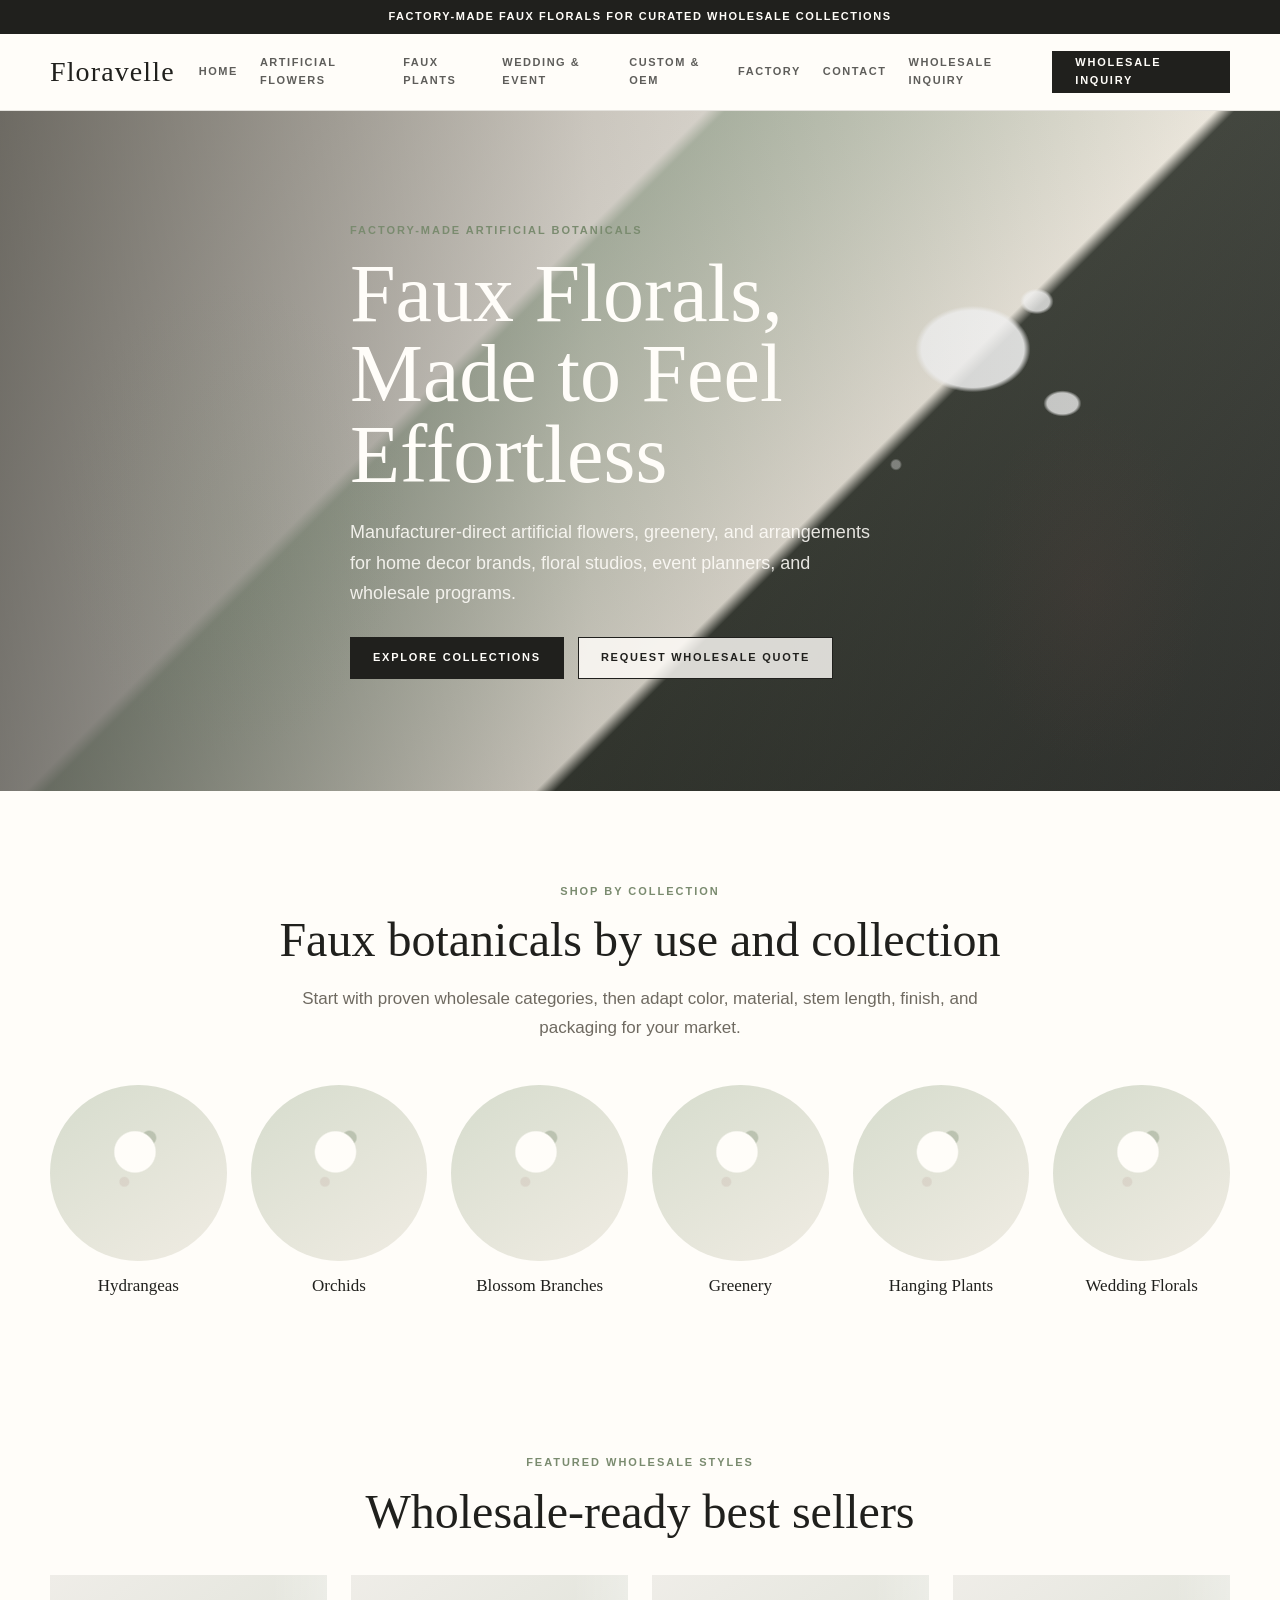
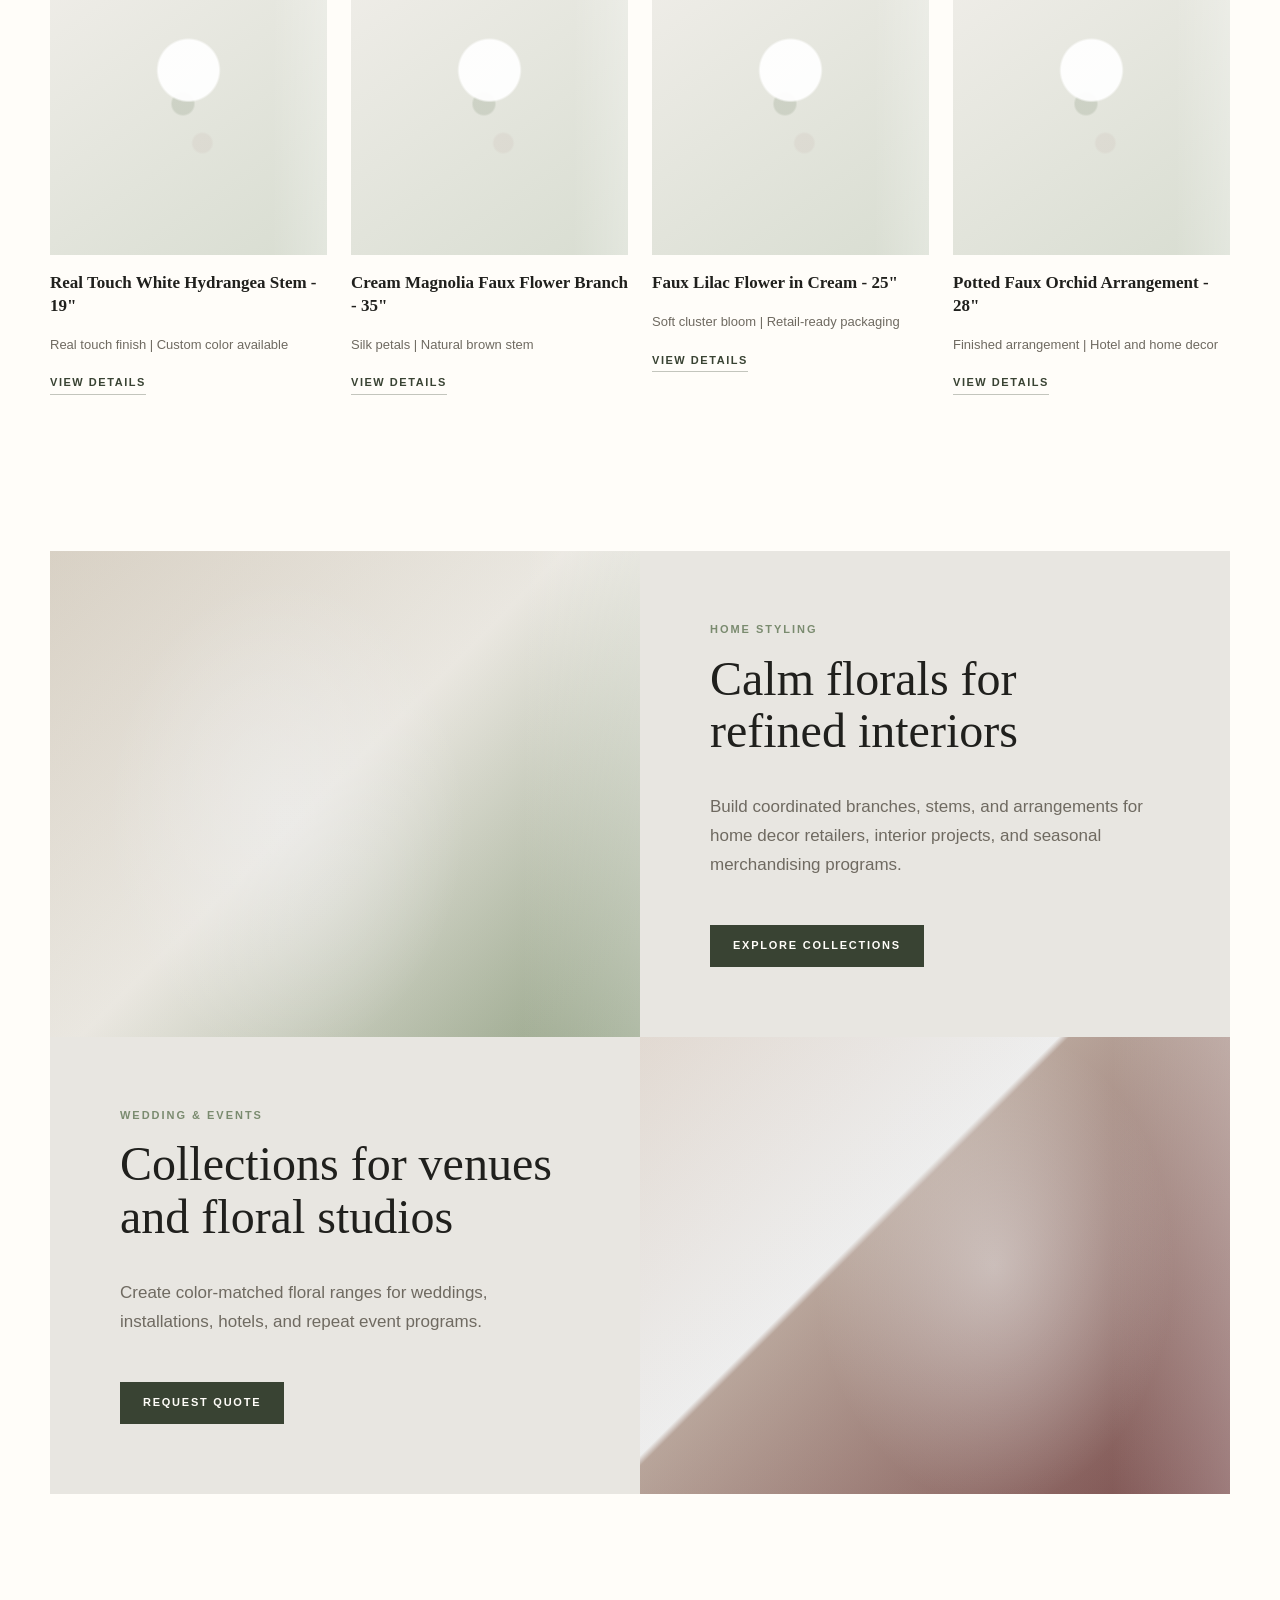
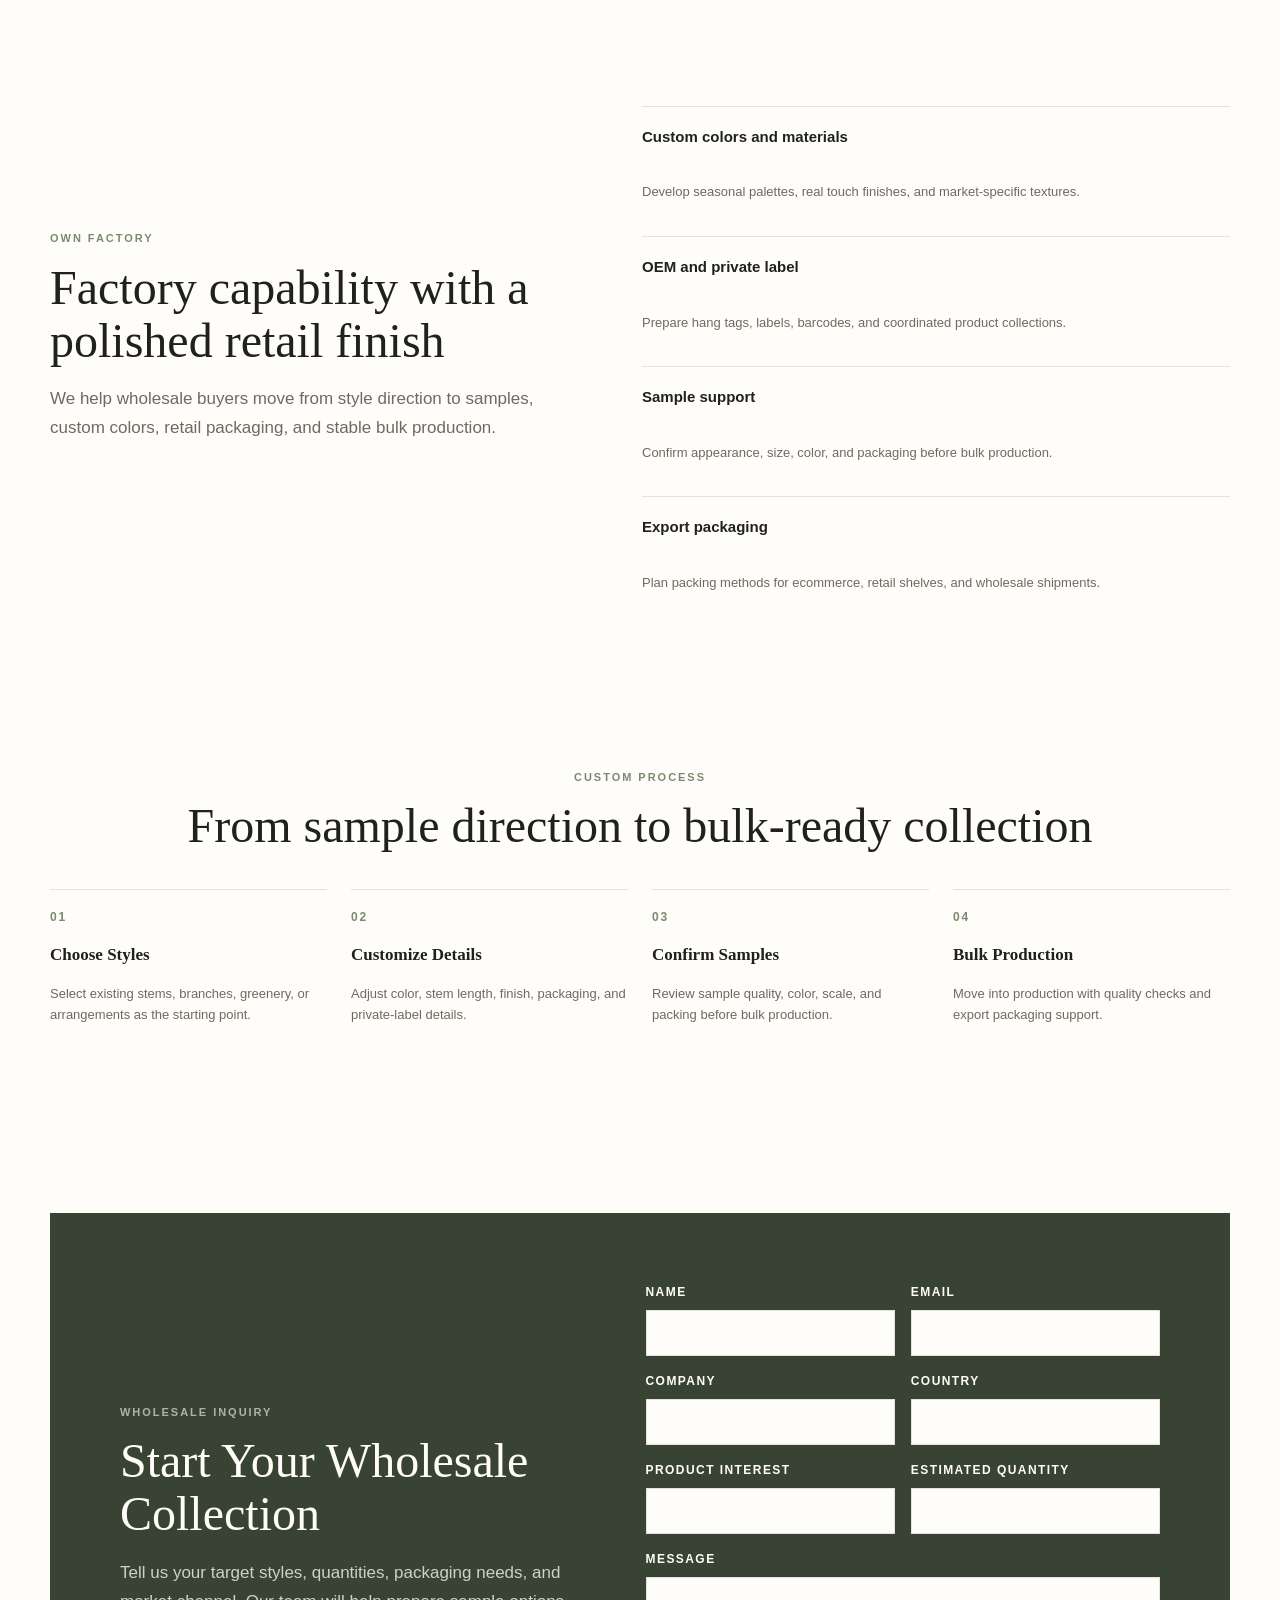
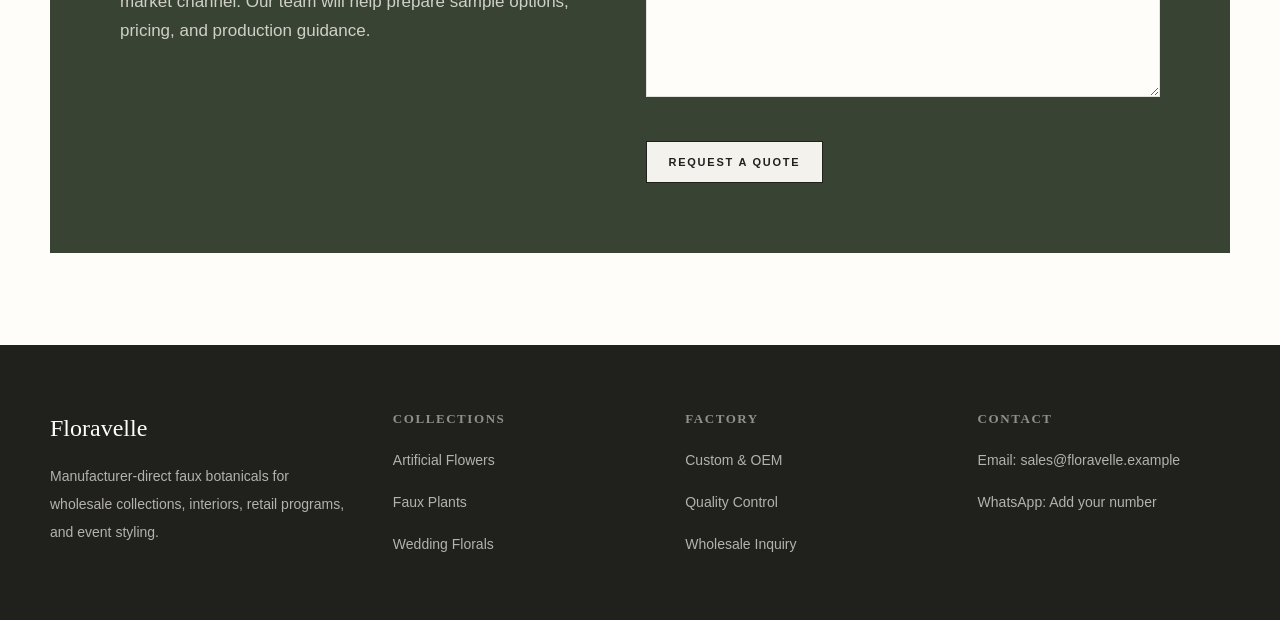
==== index.html @ e28d82b3 "Initial Floravelle static prototype baseline" ====
<!doctype html>
<html lang="en" class="js">
<head>
  <meta charset="utf-8">
  <meta name="viewport" content="width=device-width, initial-scale=1">
  <title>Floravelle | Premium Faux Florals</title>
  <meta name="description" content="Manufacturer-direct artificial flowers, faux greenery, and custom floral collections for home decor, events, retail, and wholesale buyers.">
  <link rel="stylesheet" href="assets/css/styles.css">
  <script src="assets/js/site.js" defer></script>
</head>
<body>
  <div class="site-shell">
    <div class="top-note">Factory-made faux florals for curated wholesale collections</div>
    <header class="site-header">
      <div class="container nav">
        <a class="brand" href="index.html" data-brand>Floravelle</a>
        <button class="menu-toggle" type="button" aria-expanded="false" aria-label="Open navigation" data-menu-toggle>Menu</button>
        <nav class="nav-links" aria-label="Primary navigation" data-nav-links>
          <a href="index.html">Home</a>
          <a href="collections.html">Artificial Flowers</a>
          <a href="collections.html#plants">Faux Plants</a>
          <a href="collections.html#wedding">Wedding & Event</a>
          <a href="custom-oem.html">Custom & OEM</a>
          <a href="factory.html">Factory</a>
          <a href="contact.html">Contact</a>
          <a href="contact.html">Wholesale Inquiry</a>
        </nav>
        <a class="nav-action" href="contact.html">Wholesale Inquiry</a>
      </div>
    </header>

    <main>
      <section class="hero">
        <div class="container hero-content">
          <div class="section-kicker">Factory-made artificial botanicals</div>
          <h1 aria-label="Faux Florals, Made to Feel Effortless">Faux Florals,<br>Made to Feel<br>Effortless</h1>
          <p>Manufacturer-direct artificial flowers, greenery, and arrangements for home decor brands, floral studios, event planners, and wholesale programs.</p>
          <div class="button-row">
            <a class="btn" href="collections.html">Explore Collections</a>
            <a class="btn secondary" href="contact.html">Request Wholesale Quote</a>
          </div>
        </div>
      </section>

      <section class="section">
        <div class="container centered">
          <div class="section-kicker">Shop by collection</div>
          <h2 class="section-title">Faux botanicals by use and collection</h2>
          <p class="lead">Start with proven wholesale categories, then adapt color, material, stem length, finish, and packaging for your market.</p>
          <div class="category-grid reveal-children">
            <a href="collections.html#hydrangeas">
              <div class="category-image"></div>
              <div class="category-name">Hydrangeas</div>
            </a>
            <a href="collections.html#orchids">
              <div class="category-image"></div>
              <div class="category-name">Orchids</div>
            </a>
            <a href="collections.html#branches">
              <div class="category-image"></div>
              <div class="category-name">Blossom Branches</div>
            </a>
            <a href="collections.html#plants">
              <div class="category-image"></div>
              <div class="category-name">Greenery</div>
            </a>
            <a href="collections.html#plants">
              <div class="category-image"></div>
              <div class="category-name">Hanging Plants</div>
            </a>
            <a href="collections.html#wedding">
              <div class="category-image"></div>
              <div class="category-name">Wedding Florals</div>
            </a>
          </div>
        </div>
      </section>

      <section class="section compact">
        <div class="container">
          <div class="centered">
            <div class="section-kicker">Featured wholesale styles</div>
            <h2 class="section-title">Wholesale-ready best sellers</h2>
          </div>
          <div class="product-grid reveal-children">
            <article class="product-card">
              <div class="product-image"></div>
              <h3 class="product-title">Real Touch White Hydrangea Stem - 19"</h3>
              <p class="product-meta">Real touch finish | Custom color available</p>
              <a class="text-link" href="product.html">View Details</a>
            </article>
            <article class="product-card">
              <div class="product-image"></div>
              <h3 class="product-title">Cream Magnolia Faux Flower Branch - 35"</h3>
              <p class="product-meta">Silk petals | Natural brown stem</p>
              <a class="text-link" href="product.html">View Details</a>
            </article>
            <article class="product-card">
              <div class="product-image"></div>
              <h3 class="product-title">Faux Lilac Flower in Cream - 25"</h3>
              <p class="product-meta">Soft cluster bloom | Retail-ready packaging</p>
              <a class="text-link" href="product.html">View Details</a>
            </article>
            <article class="product-card">
              <div class="product-image"></div>
              <h3 class="product-title">Potted Faux Orchid Arrangement - 28"</h3>
              <p class="product-meta">Finished arrangement | Hotel and home decor</p>
              <a class="text-link" href="product.html">View Details</a>
            </article>
          </div>
        </div>
      </section>

      <section class="section">
        <div class="container">
          <div class="story-band reveal">
            <div class="story-image home" aria-hidden="true"></div>
            <div class="story-copy">
              <div class="section-kicker">Home Styling</div>
              <h2 class="section-title">Calm florals for refined interiors</h2>
              <p class="lead">Build coordinated branches, stems, and arrangements for home decor retailers, interior projects, and seasonal merchandising programs.</p>
              <div class="button-row">
                <a class="btn olive" href="collections.html">Explore Collections</a>
              </div>
            </div>
          </div>
          <div class="story-band reveal">
            <div class="story-copy">
              <div class="section-kicker">Wedding & Events</div>
              <h2 class="section-title">Collections for venues and floral studios</h2>
              <p class="lead">Create color-matched floral ranges for weddings, installations, hotels, and repeat event programs.</p>
              <div class="button-row">
                <a class="btn olive" href="custom-oem.html">Request Quote</a>
              </div>
            </div>
            <div class="story-image event" aria-hidden="true"></div>
          </div>
        </div>
      </section>

      <section class="section">
        <div class="container split">
          <div>
            <div class="section-kicker">Own Factory</div>
            <h2 class="section-title">Factory capability with a polished retail finish</h2>
            <p class="lead">We help wholesale buyers move from style direction to samples, custom colors, retail packaging, and stable bulk production.</p>
          </div>
          <ul class="capability-list reveal-children">
            <li><strong>Custom colors and materials</strong><br><span class="small-copy">Develop seasonal palettes, real touch finishes, and market-specific textures.</span></li>
            <li><strong>OEM and private label</strong><br><span class="small-copy">Prepare hang tags, labels, barcodes, and coordinated product collections.</span></li>
            <li><strong>Sample support</strong><br><span class="small-copy">Confirm appearance, size, color, and packaging before bulk production.</span></li>
            <li><strong>Export packaging</strong><br><span class="small-copy">Plan packing methods for ecommerce, retail shelves, and wholesale shipments.</span></li>
          </ul>
        </div>
      </section>

      <section class="section compact">
        <div class="container">
          <div class="centered">
            <div class="section-kicker">Custom process</div>
            <h2 class="section-title">From sample direction to bulk-ready collection</h2>
          </div>
          <div class="process-grid reveal-children">
            <article class="process-card">
              <div class="process-number">01</div>
              <h3 class="feature-title">Choose Styles</h3>
              <p class="small-copy">Select existing stems, branches, greenery, or arrangements as the starting point.</p>
            </article>
            <article class="process-card">
              <div class="process-number">02</div>
              <h3 class="feature-title">Customize Details</h3>
              <p class="small-copy">Adjust color, stem length, finish, packaging, and private-label details.</p>
            </article>
            <article class="process-card">
              <div class="process-number">03</div>
              <h3 class="feature-title">Confirm Samples</h3>
              <p class="small-copy">Review sample quality, color, scale, and packing before bulk production.</p>
            </article>
            <article class="process-card">
              <div class="process-number">04</div>
              <h3 class="feature-title">Bulk Production</h3>
              <p class="small-copy">Move into production with quality checks and export packaging support.</p>
            </article>
          </div>
        </div>
      </section>

      <section class="section" id="inquiry">
        <div class="container inquiry-panel">
          <div class="split">
            <div>
              <div class="section-kicker">Wholesale Inquiry</div>
              <h2 class="section-title">Start Your Wholesale Collection</h2>
              <p class="lead">Tell us your target styles, quantities, packaging needs, and market channel. Our team will help prepare sample options, pricing, and production guidance.</p>
            </div>
            <form class="form-grid" data-inquiry-form>
              <label>Name<input type="text" name="name" autocomplete="name" required></label>
              <label>Email<input type="email" name="email" autocomplete="email" required></label>
              <label>Company<input type="text" name="company" autocomplete="organization"></label>
              <label>Country<input type="text" name="country" autocomplete="country-name"></label>
              <label>Product Interest<input type="text" name="interest" required></label>
              <label>Estimated Quantity<input type="text" name="quantity"></label>
              <label class="full">Message<textarea name="message"></textarea></label>
              <div class="full button-row">
                <button class="btn secondary" type="submit">Request a Quote</button>
                <p class="small-copy" data-form-status></p>
              </div>
            </form>
          </div>
        </div>
      </section>
    </main>

    <footer class="footer">
      <div class="container footer-grid">
        <div>
          <h3 data-brand>Floravelle</h3>
          <p>Manufacturer-direct faux botanicals for wholesale collections, interiors, retail programs, and event styling.</p>
        </div>
        <div>
          <h4>Collections</h4>
          <p><a href="collections.html">Artificial Flowers</a></p>
          <p><a href="collections.html#plants">Faux Plants</a></p>
          <p><a href="collections.html#wedding">Wedding Florals</a></p>
        </div>
        <div>
          <h4>Factory</h4>
          <p><a href="custom-oem.html">Custom & OEM</a></p>
          <p><a href="factory.html">Quality Control</a></p>
          <p><a href="contact.html">Wholesale Inquiry</a></p>
        </div>
        <div>
          <h4>Contact</h4>
          <p>Email: sales@floravelle.example</p>
          <p>WhatsApp: Add your number</p>
        </div>
      </div>
    </footer>
  </div>
</body>
</html>
---- assets/css/styles.css ----
:root {
  --warm-white: #f7f5f1;
  --paper: #fffdf9;
  --soft-gray: #e8e6e1;
  --charcoal: #20201d;
  --muted: #6f6a61;
  --sage: #7a8b6f;
  --olive: #394333;
  --wine: #8b4a4a;
  --line: rgba(32, 32, 29, 0.12);
  --shadow-sm: 0 2px 8px rgba(32, 32, 29, 0.06);
  --shadow-md: 0 8px 30px rgba(32, 32, 29, 0.10);
  --shadow-lg: 0 24px 70px rgba(32, 32, 29, 0.14);
  --max: 1180px;
  --serif: Georgia, "Times New Roman", serif;
  --sans: "Segoe UI", Arial, sans-serif;
  --ease-out: cubic-bezier(0.16, 1, 0.3, 1);
  --ease-in-out: cubic-bezier(0.65, 0, 0.35, 1);
  --duration: 0.4s;
  --duration-slow: 0.7s;
}

* {
  box-sizing: border-box;
}

html {
  scroll-behavior: smooth;
  -webkit-font-smoothing: antialiased;
  -moz-osx-font-smoothing: grayscale;
}

body {
  margin: 0;
  background: var(--warm-white);
  color: var(--charcoal);
  font-family: var(--sans);
  line-height: 1.6;
  overflow-x: hidden;
}

a {
  color: inherit;
  text-decoration: none;
}

img {
  display: block;
  max-width: 100%;
}

.site-shell {
  min-height: 100vh;
  background: var(--paper);
}

.container {
  width: min(var(--max), calc(100vw - 40px));
  margin: 0 auto;
}

/* ── Top Note ─────────────────────────── */

.top-note {
  padding: 8px 16px;
  background: var(--charcoal);
  color: var(--paper);
  text-align: center;
  font-size: 11px;
  font-weight: 700;
  letter-spacing: 0.14em;
  text-transform: uppercase;
}

/* ── Header ──────────────────────────── */

.site-header {
  position: sticky;
  top: 0;
  z-index: 20;
  border-bottom: 1px solid var(--line);
  background: rgba(255, 253, 249, 0.92);
  backdrop-filter: blur(16px);
  -webkit-backdrop-filter: blur(16px);
  transition: border-color var(--duration) var(--ease-out);
}

.nav {
  position: relative;
  display: flex;
  align-items: center;
  justify-content: space-between;
  gap: 24px;
  min-height: 76px;
}

.brand {
  font-family: var(--serif);
  font-size: 28px;
  line-height: 1;
  letter-spacing: 0.04em;
  transition: opacity var(--duration) var(--ease-out);
}

.brand:hover {
  opacity: 0.7;
}

.nav-links {
  display: flex;
  align-items: center;
  gap: 22px;
  font-size: 11px;
  font-weight: 700;
  letter-spacing: 0.14em;
  text-transform: uppercase;
}

.nav-links a {
  position: relative;
  color: rgba(32, 32, 29, 0.72);
  padding: 4px 0;
  transition: color var(--duration) var(--ease-out);
}

.nav-links a::after {
  content: "";
  position: absolute;
  left: 0;
  right: 0;
  bottom: 0;
  height: 1px;
  background: var(--charcoal);
  transform: scaleX(0);
  transform-origin: right;
  transition: transform var(--duration) var(--ease-out);
}

.nav-links a:hover {
  color: var(--charcoal);
}

.nav-links a:hover::after {
  transform: scaleX(1);
  transform-origin: left;
}

.nav-action,
.btn {
  display: inline-flex;
  align-items: center;
  justify-content: center;
  min-height: 42px;
  border: 1px solid var(--charcoal);
  background: var(--charcoal);
  color: var(--paper);
  padding: 0 22px;
  font-size: 11px;
  font-weight: 800;
  letter-spacing: 0.16em;
  text-transform: uppercase;
  cursor: pointer;
  transition: all var(--duration) var(--ease-out);
  font-family: inherit;
}

.nav-action:hover,
.btn:hover {
  background: var(--olive);
  border-color: var(--olive);
  box-shadow: var(--shadow-sm);
}

.btn:active {
  transform: scale(0.97);
}

.btn.secondary {
  background: rgba(255, 253, 249, 0.82);
  color: var(--charcoal);
}

.btn.secondary:hover {
  background: var(--paper);
  border-color: var(--olive);
  color: var(--olive);
}

.btn.olive {
  border-color: var(--olive);
  background: var(--olive);
}

.btn.olive:hover {
  background: #2d3628;
  border-color: #2d3628;
}

.btn.light {
  border-color: rgba(255, 253, 249, 0.4);
  background: transparent;
  color: var(--paper);
}

.btn.light:hover {
  background: rgba(255, 253, 249, 0.12);
  border-color: var(--paper);
}

.menu-toggle {
  display: none;
}

/* ── Section Spacing ──────────────────── */

.section {
  padding: 92px 0;
}

.section.compact {
  padding: 64px 0;
}

.section-title {
  margin: 0 0 18px;
  font-family: var(--serif);
  font-size: clamp(30px, 4vw, 48px);
  font-weight: 400;
  line-height: 1.1;
}

.section-kicker {
  margin-bottom: 14px;
  color: var(--sage);
  font-size: 11px;
  font-weight: 800;
  letter-spacing: 0.18em;
  text-transform: uppercase;
}

.lead {
  max-width: 690px;
  color: var(--muted);
  font-size: 17px;
  line-height: 1.7;
}

/* ── Hero ─────────────────────────────── */

.hero {
  min-height: 680px;
  display: grid;
  align-items: center;
  color: var(--paper);
  position: relative;
  overflow: hidden;
  background:
    linear-gradient(90deg, rgba(32, 32, 29, 0.58), rgba(32, 32, 29, 0.18) 46%, rgba(247, 245, 241, 0.08)),
    radial-gradient(ellipse 640px 480px at 76% 35%, rgba(255, 255, 255, 0.88) 0 8%, transparent 9% 100%),
    radial-gradient(ellipse 420px 320px at 81% 28%, rgba(255, 255, 255, 0.78) 0 3%, transparent 4% 100%),
    radial-gradient(ellipse 380px 260px at 83% 43%, rgba(255, 255, 255, 0.76) 0 4%, transparent 5% 100%),
    radial-gradient(ellipse 200px 200px at 70% 52%, rgba(255, 255, 255, 0.4) 0 2%, transparent 3% 100%),
    linear-gradient(135deg, #d8d1c4 0%, #f4efe6 36%, #bfc8b5 37%, #ede8dd 62%, #353931 63%, #1f211e 100%);
}

.hero::after {
  content: "";
  position: absolute;
  inset: 0;
  background:
    radial-gradient(ellipse 300px 400px at 18% 60%, rgba(122, 139, 111, 0.12), transparent 60%),
    radial-gradient(ellipse 200px 300px at 85% 70%, rgba(139, 74, 74, 0.08), transparent 60%);
  pointer-events: none;
}

.hero.narrow {
  min-height: 430px;
  background:
    linear-gradient(90deg, rgba(32, 32, 29, 0.56), rgba(32, 32, 29, 0.18)),
    radial-gradient(ellipse 500px 300px at 78% 38%, rgba(255, 255, 255, 0.7) 0 4%, transparent 5% 100%),
    linear-gradient(135deg, #d7d9ce, #f4efe5 48%, #3d4436);
}

.hero-content {
  width: 100%;
  max-width: 580px;
  padding: 72px 0;
  position: relative;
  z-index: 1;
}

.hero h1 {
  margin: 0 0 22px;
  font-family: var(--serif);
  font-size: clamp(44px, 7vw, 82px);
  font-weight: 400;
  line-height: 0.98;
  max-width: 12ch;
}

.hero p {
  width: min(100%, 540px);
  max-width: 540px;
  font-size: 18px;
  line-height: 1.7;
  opacity: 0.88;
}

/* ── Buttons Row ──────────────────────── */

.button-row {
  display: flex;
  flex-wrap: wrap;
  gap: 14px;
  margin-top: 28px;
}

/* ── Centered utility ─────────────────── */

.centered {
  text-align: center;
}

.centered .lead {
  margin-left: auto;
  margin-right: auto;
}

/* ── Grids ────────────────────────────── */

.category-grid,
.product-grid,
.feature-grid,
.process-grid,
.stats-grid {
  display: grid;
  gap: 24px;
}

.category-grid {
  grid-template-columns: repeat(6, 1fr);
  text-align: center;
  margin-top: 42px;
}

.product-grid {
  grid-template-columns: repeat(4, 1fr);
  margin-top: 36px;
}

.feature-grid {
  grid-template-columns: repeat(4, 1fr);
}

.stats-grid {
  grid-template-columns: repeat(3, 1fr);
  margin-top: 28px;
}

/* ── Category Cards ───────────────────── */

.category-image {
  aspect-ratio: 1;
  margin-bottom: 14px;
  border-radius: 50%;
  overflow: hidden;
  transition: transform var(--duration) var(--ease-out), box-shadow var(--duration) var(--ease-out);
  background:
    radial-gradient(circle at 48% 38%, #fffdf9 0 14%, transparent 15%),
    radial-gradient(circle at 56% 30%, rgba(122, 139, 111, 0.36) 0 4%, transparent 5%),
    radial-gradient(circle at 42% 55%, rgba(139, 74, 74, 0.10) 0 3%, transparent 4%),
    linear-gradient(145deg, #d6dccd, #f0ece3);
}

a:hover .category-image {
  transform: scale(1.06);
  box-shadow: var(--shadow-md);
}

.category-name,
.product-title,
.feature-title {
  font-family: var(--serif);
  font-size: 17px;
  line-height: 1.35;
  transition: color var(--duration) var(--ease-out);
}

a:hover .category-name {
  color: var(--sage);
}

/* ── Product Cards ────────────────────── */

.product-card {
  min-width: 0;
  transition: transform var(--duration) var(--ease-out);
}

.product-card:hover {
  transform: translateY(-4px);
}

.product-image,
.story-image,
.detail-image {
  min-height: 280px;
  transition: transform var(--duration-slow) var(--ease-out), box-shadow var(--duration) var(--ease-out);
  overflow: hidden;
  background:
    radial-gradient(circle at 50% 34%, rgba(255, 255, 255, 0.94) 0 13%, transparent 14% 100%),
    radial-gradient(circle at 48% 46%, rgba(122, 139, 111, 0.22) 0 5%, transparent 6% 100%),
    radial-gradient(circle at 55% 60%, rgba(139, 74, 74, 0.06) 0 4%, transparent 5% 100%),
    linear-gradient(145deg, #efede8, #d8ddd1);
}

.product-card:hover .product-image {
  box-shadow: var(--shadow-md);
}

.product-image.tall {
  min-height: 380px;
}

.product-meta,
.small-copy {
  color: var(--muted);
  font-size: 13px;
  line-height: 1.6;
}

.product-actions {
  display: flex;
  flex-wrap: wrap;
  gap: 10px;
  margin-top: 16px;
}

/* ── Text link ────────────────────────── */

.text-link {
  position: relative;
  display: inline-block;
  padding-bottom: 2px;
  border-bottom: 1px solid rgba(57, 67, 51, 0.3);
  color: var(--olive);
  font-size: 11px;
  font-weight: 800;
  letter-spacing: 0.14em;
  text-transform: uppercase;
  transition: border-color var(--duration) var(--ease-out), color var(--duration) var(--ease-out);
}

.text-link:hover {
  border-color: var(--olive);
  color: var(--charcoal);
}

/* ── Story Band ───────────────────────── */

.story-band {
  display: grid;
  grid-template-columns: 1fr 1fr;
  min-height: 430px;
  background: var(--soft-gray);
  overflow: hidden;
}

.story-copy {
  display: flex;
  flex-direction: column;
  justify-content: center;
  padding: 70px;
}

.story-image.home {
  background:
    linear-gradient(rgba(32, 32, 29, 0.08), rgba(32, 32, 29, 0.08)),
    radial-gradient(ellipse 300px 400px at 40% 55%, rgba(255, 255, 255, 0.6), transparent 60%),
    linear-gradient(135deg, #e8e0d3, #fbf8f1 48%, #9cac8d);
  transition: transform var(--duration-slow) var(--ease-out);
}

.story-image.event {
  background:
    linear-gradient(rgba(32, 32, 29, 0.08), rgba(32, 32, 29, 0.08)),
    radial-gradient(ellipse 300px 400px at 60% 50%, rgba(255, 255, 255, 0.5), transparent 60%),
    linear-gradient(135deg, #f2e9e1, #ffffff 40%, #c5b0a5 41%, #7f4d4d);
  transition: transform var(--duration-slow) var(--ease-out);
}

/* ── Split Layout ─────────────────────── */

.split {
  display: grid;
  grid-template-columns: 0.95fr 1.05fr;
  gap: 60px;
  align-items: center;
}

/* ── Capability List ──────────────────── */

.capability-list,
.process-list,
.clean-list {
  display: grid;
  gap: 14px;
  padding: 0;
  margin: 28px 0 0;
  list-style: none;
}

.clean-list {
  gap: 12px;
}

.clean-list li {
  padding: 12px 0;
  border-top: 1px solid var(--line);
  font-size: 15px;
  color: var(--muted);
}

.capability-list li,
.process-card,
.feature-card,
.stat-card {
  border-top: 1px solid var(--line);
  padding: 18px 0;
  transition: background var(--duration) var(--ease-out);
}

.capability-list li:hover {
  padding-left: 8px;
  transition: padding var(--duration) var(--ease-out);
}

.capability-list li strong,
.stat-card strong {
  display: block;
  margin-bottom: 4px;
  font-size: 15px;
}

/* ── Stat Cards ───────────────────────── */

.stat-card {
  text-align: center;
  padding: 24px 16px;
}

.stat-card strong {
  font-size: 16px;
  margin-bottom: 8px;
}

/* ── Process Cards ────────────────────── */

.process-grid {
  grid-template-columns: repeat(4, 1fr);
  margin-top: 36px;
}

.process-number {
  color: var(--sage);
  font-size: 12px;
  font-weight: 800;
  letter-spacing: 0.16em;
  margin-bottom: 12px;
}

/* ── Inquiry Panel ────────────────────── */

.inquiry-panel {
  background: var(--olive);
  color: var(--paper);
  padding: 70px;
}

.inquiry-panel .lead,
.inquiry-panel .small-copy {
  color: rgba(255, 253, 249, 0.76);
}

.inquiry-panel .section-kicker {
  color: rgba(255, 253, 249, 0.6);
}

.inquiry-panel .btn.secondary {
  background: rgba(255, 253, 249, 0.94);
}

.inquiry-panel .btn.secondary:hover {
  background: var(--paper);
}

/* ── Form ─────────────────────────────── */

.form-grid {
  display: grid;
  grid-template-columns: repeat(2, 1fr);
  gap: 16px;
}

.form-grid label {
  display: grid;
  gap: 8px;
  font-size: 12px;
  font-weight: 800;
  letter-spacing: 0.12em;
  text-transform: uppercase;
}

input,
textarea,
select {
  width: 100%;
  min-height: 44px;
  border: 1px solid var(--line);
  background: var(--paper);
  color: var(--charcoal);
  padding: 10px 14px;
  font: inherit;
  font-size: 15px;
  transition: border-color var(--duration) var(--ease-out), box-shadow var(--duration) var(--ease-out);
  outline: none;
}

input:focus,
textarea:focus,
select:focus {
  border-color: var(--sage);
  box-shadow: 0 0 0 3px rgba(122, 139, 111, 0.15);
}

textarea {
  min-height: 120px;
  resize: vertical;
}

select {
  appearance: none;
  background-image: url("data:image/svg+xml,%3Csvg xmlns='http://www.w3.org/2000/svg' width='12' height='8'%3E%3Cpath d='M1 1l5 5 5-5' stroke='%236f6a61' fill='none' stroke-width='1.5'/%3E%3C/svg%3E");
  background-repeat: no-repeat;
  background-position: right 14px center;
  padding-right: 36px;
  cursor: pointer;
}

.full {
  grid-column: 1 / -1;
}

/* ── Spec Table ───────────────────────── */

.spec-table {
  display: grid;
  margin-top: 22px;
}

.spec-row {
  display: grid;
  grid-template-columns: 190px 1fr;
  gap: 18px;
  border-top: 1px solid var(--line);
  padding: 16px 0;
}

.spec-label {
  font-size: 11px;
  font-weight: 800;
  letter-spacing: 0.14em;
  text-transform: uppercase;
  color: var(--muted);
}

/* ── Filter Chips ─────────────────────── */

.filter-row {
  display: flex;
  flex-wrap: wrap;
  gap: 10px;
  margin: 28px 0 36px;
}

.chip {
  border: 1px solid var(--line);
  background: var(--paper);
  padding: 10px 16px;
  font-size: 11px;
  font-weight: 800;
  letter-spacing: 0.13em;
  text-transform: uppercase;
  cursor: pointer;
  transition: all var(--duration) var(--ease-out);
}

.chip:hover {
  border-color: var(--charcoal);
  background: var(--charcoal);
  color: var(--paper);
  box-shadow: var(--shadow-sm);
}

/* ── Feature Cards ────────────────────── */

.feature-card {
  padding: 20px 0;
}

.feature-card .section-kicker {
  margin-bottom: 8px;
}

.feature-card .feature-title {
  margin: 0 0 10px;
}

/* ── Footer ───────────────────────────── */

.footer {
  background: var(--charcoal);
  color: var(--paper);
  padding: 64px 0 48px;
}

.footer-grid {
  display: grid;
  grid-template-columns: 1.2fr repeat(3, 1fr);
  gap: 40px;
}

.footer h3,
.footer h4 {
  margin-top: 0;
  font-family: var(--serif);
  font-weight: 400;
}

.footer h3 {
  font-size: 24px;
  margin-bottom: 12px;
}

.footer h4 {
  font-size: 13px;
  font-weight: 800;
  letter-spacing: 0.12em;
  text-transform: uppercase;
  margin-bottom: 16px;
  color: rgba(255, 253, 249, 0.5);
}

.footer a,
.footer p {
  color: rgba(255, 253, 249, 0.66);
  font-size: 14px;
  line-height: 2;
  transition: color var(--duration) var(--ease-out);
}

.footer a:hover {
  color: var(--paper);
}

/* ── Scroll Reveal ────────────────────── */

/* Only hide reveal elements when JS is available */
.js .reveal {
  opacity: 0;
  transform: translateY(32px);
  transition: opacity var(--duration-slow) var(--ease-out), transform var(--duration-slow) var(--ease-out);
}

.js .reveal.is-visible {
  opacity: 1;
  transform: translateY(0);
}

/* Stagger children reveal */
.js .reveal-children > * {
  opacity: 0;
  transform: translateY(24px);
  transition: opacity var(--duration-slow) var(--ease-out), transform var(--duration-slow) var(--ease-out);
}

.js .reveal-children.is-visible > *:nth-child(1) { transition-delay: 0.00s; }
.js .reveal-children.is-visible > *:nth-child(2) { transition-delay: 0.08s; }
.js .reveal-children.is-visible > *:nth-child(3) { transition-delay: 0.16s; }
.js .reveal-children.is-visible > *:nth-child(4) { transition-delay: 0.24s; }
.js .reveal-children.is-visible > *:nth-child(5) { transition-delay: 0.32s; }
.js .reveal-children.is-visible > *:nth-child(6) { transition-delay: 0.40s; }
.js .reveal-children.is-visible > *:nth-child(7) { transition-delay: 0.48s; }
.js .reveal-children.is-visible > *:nth-child(8) { transition-delay: 0.56s; }
.js .reveal-children.is-visible > * {
  opacity: 1;
  transform: translateY(0);
}

/* Hero content animates immediately */
.hero-content {
  opacity: 0;
  transform: translateY(20px);
  animation: fadeUp var(--duration-slow) 0.2s var(--ease-out) forwards;
}

@keyframes fadeUp {
  to {
    opacity: 1;
    transform: translateY(0);
  }
}

/* ── Shimmer for image placeholders ───── */

@keyframes shimmer {
  0%   { background-position: -200% center; }
  100% { background-position: 200% center; }
}

.product-image,
.story-image,
.detail-image,
.category-image {
  position: relative;
}

.product-image::after,
.story-image::after,
.detail-image::after {
  content: "";
  position: absolute;
  inset: 0;
  background: linear-gradient(90deg, transparent 40%, rgba(255,255,255,0.28) 50%, transparent 60%);
  background-size: 200% 100%;
  animation: shimmer 3s ease-in-out infinite;
  pointer-events: none;
}

/* ── Detail image ─────────────────────── */

.detail-image.product-image.tall {
  min-height: 480px;
}

/* ── hr / divider ─────────────────────── */

hr {
  border: none;
  border-top: 1px solid var(--line);
  margin: 0;
}

/* ── Responsive ───────────────────────── */

@media (max-width: 980px) {
  .nav {
    min-height: 70px;
  }

  .brand {
    max-width: calc(100% - 94px);
  }

  .category-grid {
    grid-template-columns: repeat(3, 1fr);
  }

  .product-grid,
  .feature-grid,
  .process-grid,
  .stats-grid,
  .story-band,
  .split,
  .footer-grid {
    grid-template-columns: 1fr;
  }

  .story-copy,
  .inquiry-panel {
    padding: 42px 28px;
  }

  .product-grid {
    grid-template-columns: repeat(2, 1fr);
  }

  .footer-grid {
    gap: 28px;
  }

  .hero {
    min-height: 560px;
  }

  .section {
    padding: 68px 0;
  }
}

@media (max-width: 600px) {
  .top-note {
    font-size: 10px;
    line-height: 1.35;
    letter-spacing: 0.08em;
  }

  .container {
    width: min(var(--max), calc(100vw - 28px));
  }

  .section {
    padding: 56px 0;
  }

  .section.compact {
    padding: 46px 0;
  }

  .brand {
    font-size: 23px;
  }

  .hero {
    min-height: 540px;
  }

  .hero h1 {
    font-size: 36px;
    max-width: 9ch;
  }

  .hero p {
    width: min(100%, 31ch);
    max-width: 31ch;
    font-size: 16px;
  }

  .hero-content {
    padding: 48px 0;
  }

  .category-grid,
  .product-grid,
  .form-grid {
    grid-template-columns: 1fr;
  }

  .spec-row {
    grid-template-columns: 1fr;
    gap: 6px;
  }

  .story-copy {
    padding: 36px 22px;
  }

  .inquiry-panel {
    padding: 40px 22px;
  }

  .button-row {
    gap: 10px;
  }

  .btn {
    padding: 0 16px;
    min-height: 40px;
    font-size: 10px;
  }
}

/* ── Mobile Navigation ────────────────── */

.menu-toggle {
  display: inline-flex;
  position: fixed;
  top: 46px;
  right: 14px;
  z-index: 80;
  border: 1px solid var(--line);
  background: var(--paper);
  padding: 10px 12px;
  color: var(--charcoal);
  font-size: 11px;
  font-weight: 800;
  letter-spacing: 0.14em;
  text-transform: uppercase;
  cursor: pointer;
  transition: background var(--duration) var(--ease-out);
}

.menu-toggle:hover {
  background: var(--soft-gray);
}

.nav-links {
  position: absolute;
  top: 70px;
  right: 0;
  left: 0;
  display: none;
  flex-direction: column;
  align-items: flex-start;
  padding: 22px 20px;
  background: var(--paper);
  border-bottom: 1px solid var(--line);
  opacity: 0;
  transform: translateY(-8px);
  transition: opacity var(--duration) var(--ease-out), transform var(--duration) var(--ease-out);
}

.nav-links.is-open {
  display: flex;
  opacity: 1;
  transform: translateY(0);
}

.nav-action {
  display: none;
}

@media (min-width: 981px) {
  .menu-toggle {
    display: none;
  }

  .nav-links {
    position: static;
    display: flex;
    flex-direction: row;
    align-items: center;
    padding: 0;
    background: transparent;
    border-bottom: 0;
    opacity: 1;
    transform: none;
  }

  .nav-action {
    display: inline-flex;
  }

  .brand {
    max-width: none;
  }
}
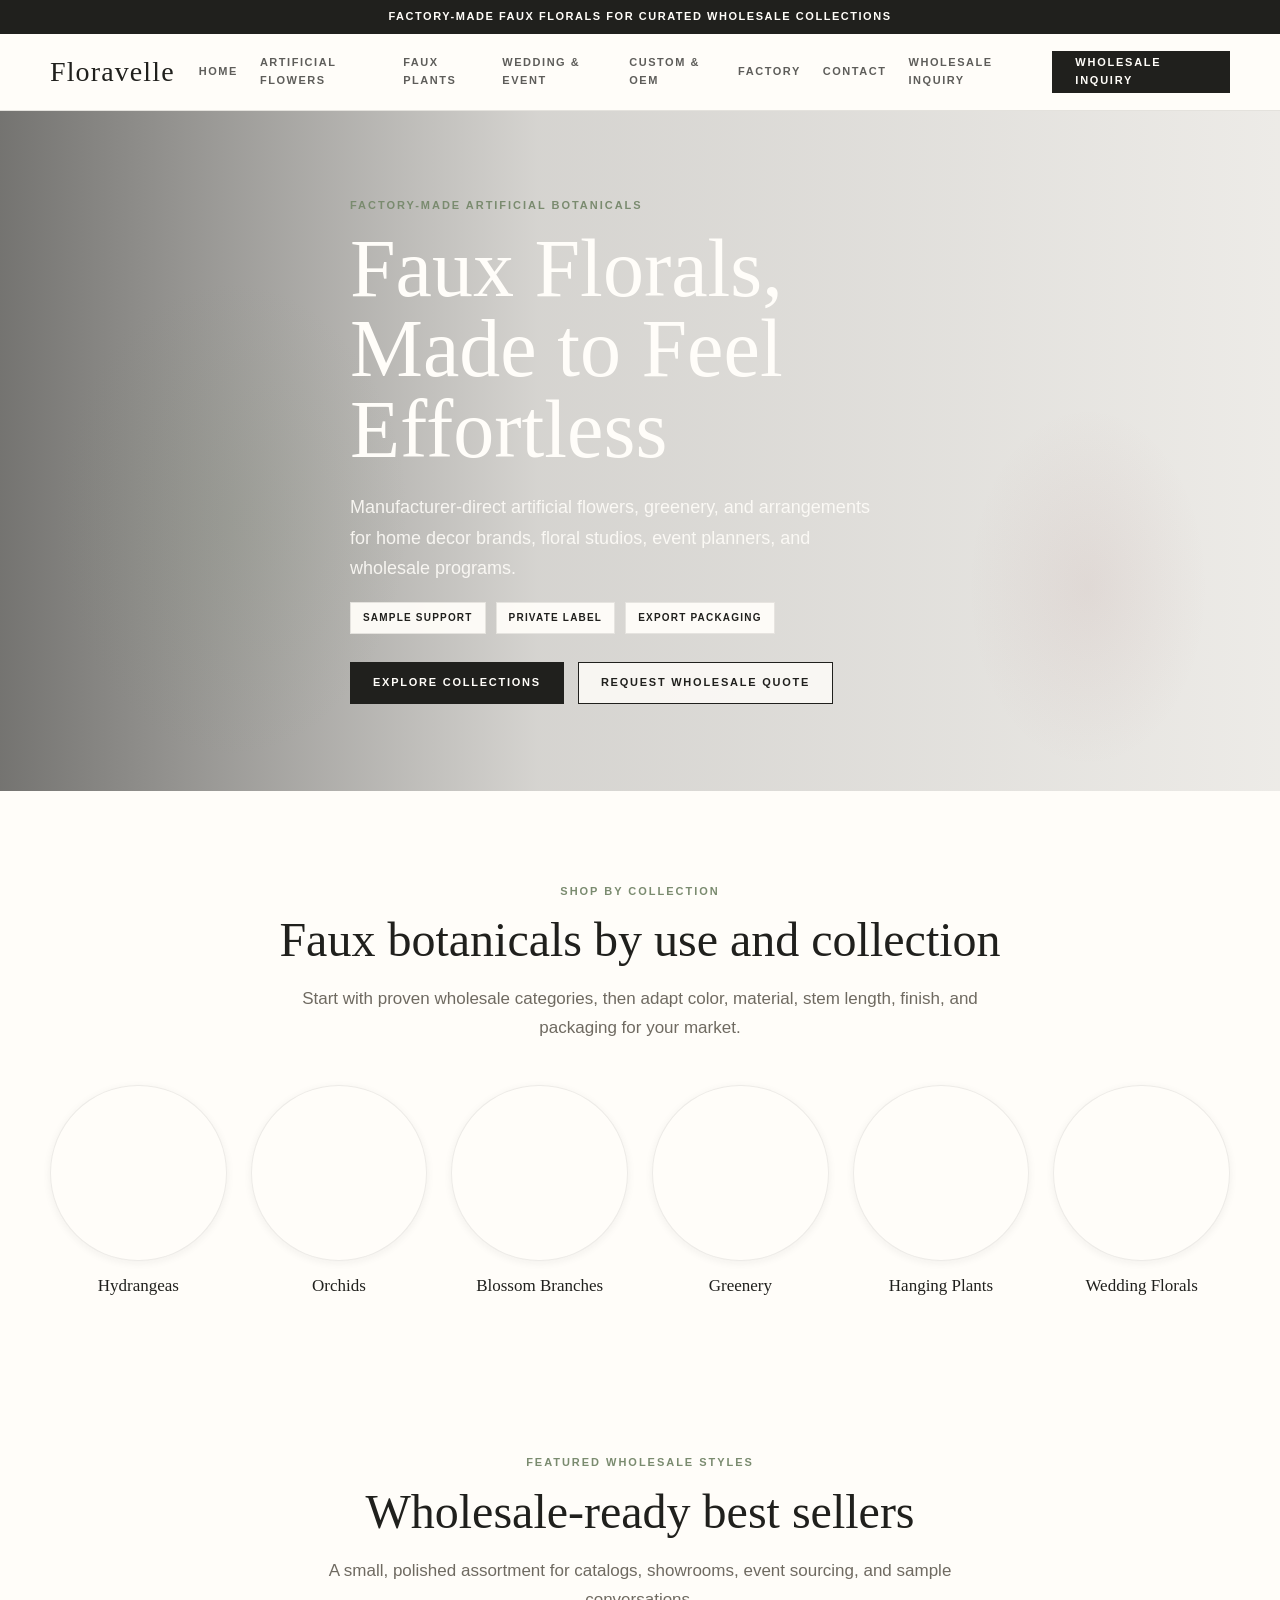
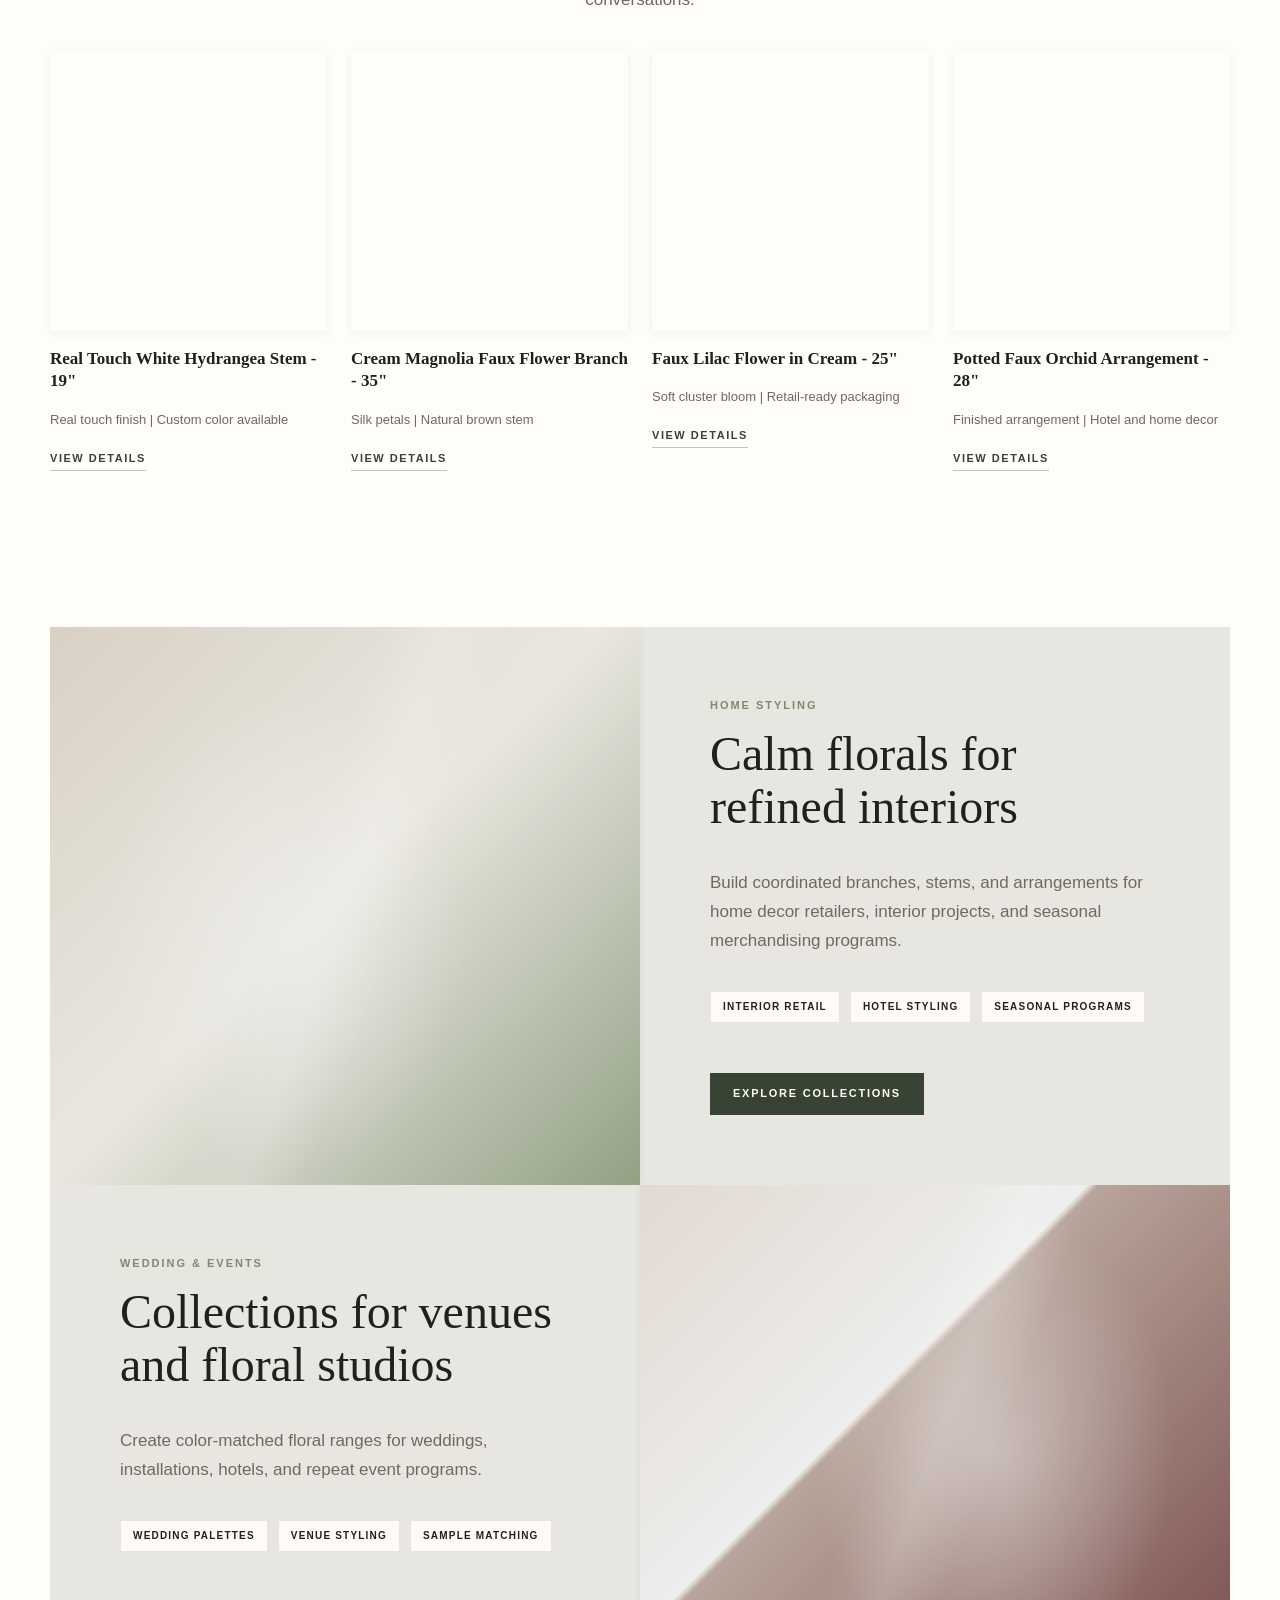
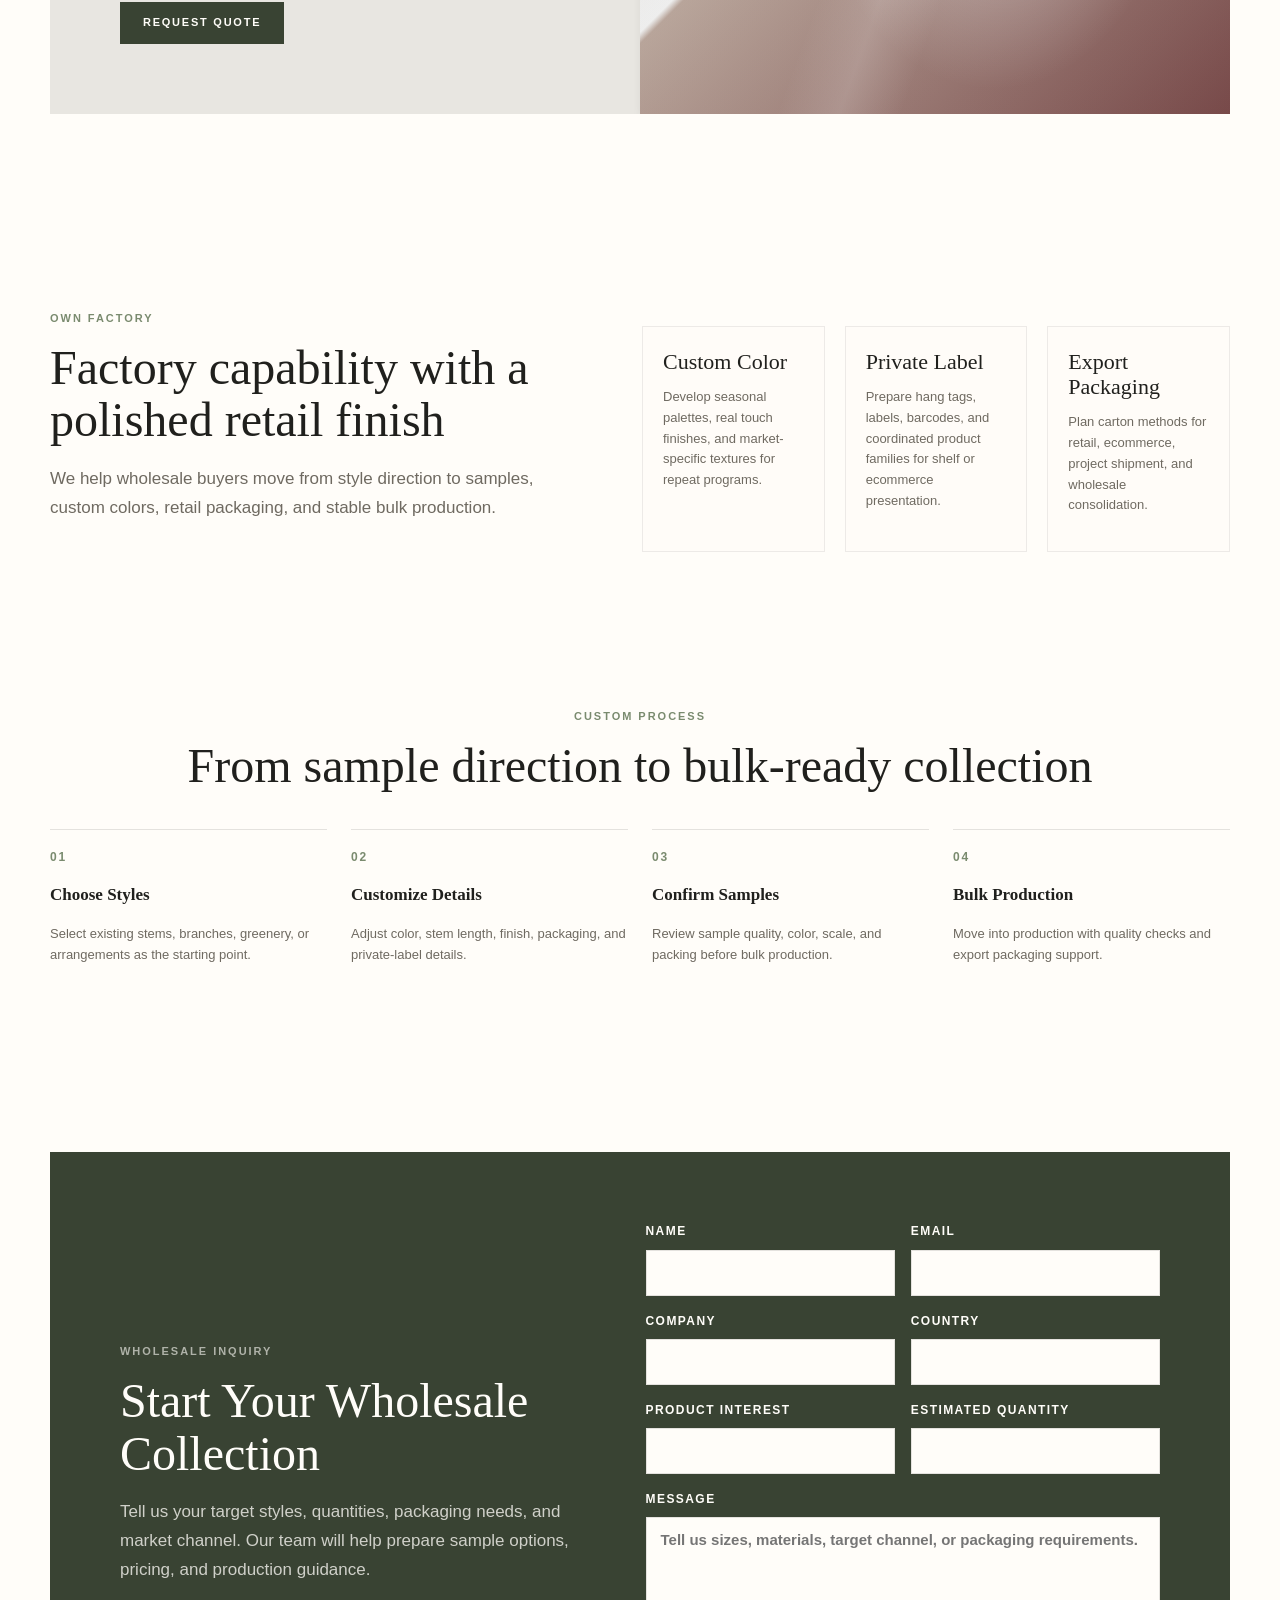
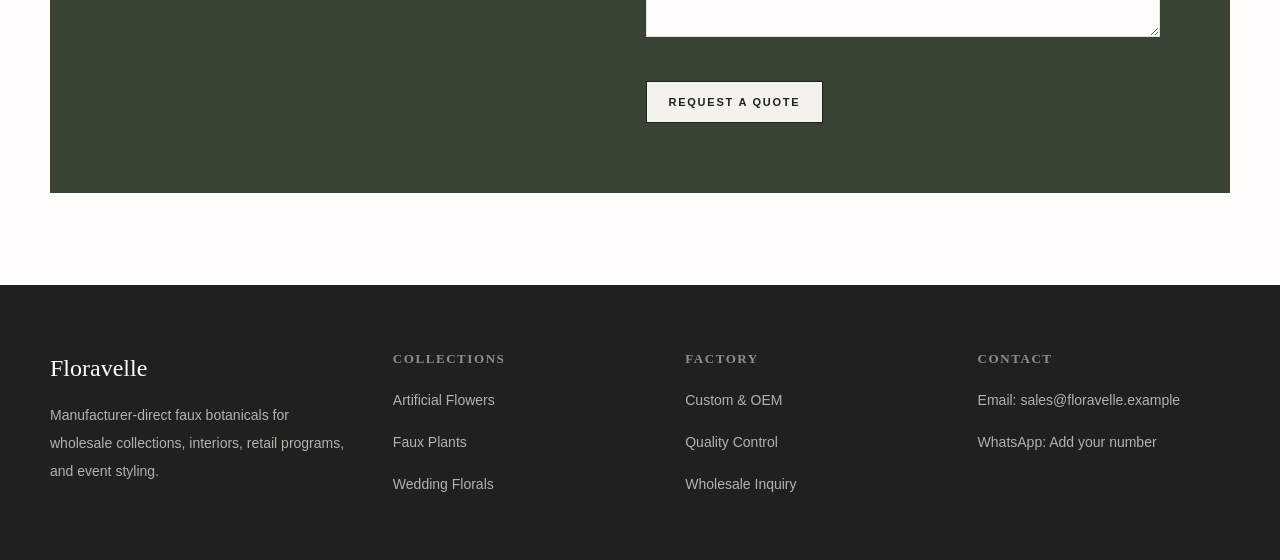
==== commit 2e13f4f3: "Build high-fidelity preview site v1" ====
--- a/index.html
+++ b/index.html
@@ -30,11 +30,16 @@
     </header>
 
     <main>
-      <section class="hero">
+      <section class="hero has-image" style="--hero-image:url('assets/images/generated/hero/home-hero-kitchen-blossoms.png');">
         <div class="container hero-content">
           <div class="section-kicker">Factory-made artificial botanicals</div>
           <h1 aria-label="Faux Florals, Made to Feel Effortless">Faux Florals,<br>Made to Feel<br>Effortless</h1>
           <p>Manufacturer-direct artificial flowers, greenery, and arrangements for home decor brands, floral studios, event planners, and wholesale programs.</p>
+          <div class="eyebrow-row">
+            <span class="pill">Sample Support</span>
+            <span class="pill">Private Label</span>
+            <span class="pill">Export Packaging</span>
+          </div>
           <div class="button-row">
             <a class="btn" href="collections.html">Explore Collections</a>
             <a class="btn secondary" href="contact.html">Request Wholesale Quote</a>
@@ -49,27 +54,27 @@
           <p class="lead">Start with proven wholesale categories, then adapt color, material, stem length, finish, and packaging for your market.</p>
           <div class="category-grid reveal-children">
             <a href="collections.html#hydrangeas">
-              <div class="category-image"></div>
+              <div class="category-image has-image" style="--bg-image:url('assets/images/generated/category/hydrangea-category.png');"></div>
               <div class="category-name">Hydrangeas</div>
             </a>
             <a href="collections.html#orchids">
-              <div class="category-image"></div>
+              <div class="category-image has-image" style="--bg-image:url('assets/images/generated/category/orchid-category.png');"></div>
               <div class="category-name">Orchids</div>
             </a>
             <a href="collections.html#branches">
-              <div class="category-image"></div>
+              <div class="category-image has-image" style="--bg-image:url('assets/images/generated/category/magnolia-branch-category.png');"></div>
               <div class="category-name">Blossom Branches</div>
             </a>
             <a href="collections.html#plants">
-              <div class="category-image"></div>
+              <div class="category-image has-image" style="--bg-image:url('assets/images/generated/category/greenery-category.png');"></div>
               <div class="category-name">Greenery</div>
             </a>
-            <a href="collections.html#plants">
-              <div class="category-image"></div>
+            <a href="collections.html#hanging">
+              <div class="category-image has-image" style="--bg-image:url('assets/images/generated/category/hanging-philodendron-category.png');"></div>
               <div class="category-name">Hanging Plants</div>
             </a>
             <a href="collections.html#wedding">
-              <div class="category-image"></div>
+              <div class="category-image has-image" style="--bg-image:url('assets/images/generated/category/wedding-florals-category.png');"></div>
               <div class="category-name">Wedding Florals</div>
             </a>
           </div>
@@ -81,28 +86,29 @@
           <div class="centered">
             <div class="section-kicker">Featured wholesale styles</div>
             <h2 class="section-title">Wholesale-ready best sellers</h2>
+            <p class="lead">A small, polished assortment for catalogs, showrooms, event sourcing, and sample conversations.</p>
           </div>
           <div class="product-grid reveal-children">
             <article class="product-card">
-              <div class="product-image"></div>
+              <div class="product-image has-image" style="--bg-image:url('assets/images/generated/product/hydrangea-stem-white-19in.png');"></div>
               <h3 class="product-title">Real Touch White Hydrangea Stem - 19"</h3>
               <p class="product-meta">Real touch finish | Custom color available</p>
               <a class="text-link" href="product.html">View Details</a>
             </article>
             <article class="product-card">
-              <div class="product-image"></div>
+              <div class="product-image has-image" style="--bg-image:url('assets/images/generated/product/magnolia-branch-cream-35in.png');"></div>
               <h3 class="product-title">Cream Magnolia Faux Flower Branch - 35"</h3>
               <p class="product-meta">Silk petals | Natural brown stem</p>
               <a class="text-link" href="product.html">View Details</a>
             </article>
             <article class="product-card">
-              <div class="product-image"></div>
+              <div class="product-image has-image" style="--bg-image:url('assets/images/generated/product/lilac-branch-cream-25in.png');"></div>
               <h3 class="product-title">Faux Lilac Flower in Cream - 25"</h3>
               <p class="product-meta">Soft cluster bloom | Retail-ready packaging</p>
               <a class="text-link" href="product.html">View Details</a>
             </article>
             <article class="product-card">
-              <div class="product-image"></div>
+              <div class="product-image has-image" style="--bg-image:url('assets/images/generated/product/orchid-arrangement-white-28in.png');"></div>
               <h3 class="product-title">Potted Faux Orchid Arrangement - 28"</h3>
               <p class="product-meta">Finished arrangement | Hotel and home decor</p>
               <a class="text-link" href="product.html">View Details</a>
@@ -114,11 +120,16 @@
       <section class="section">
         <div class="container">
           <div class="story-band reveal">
-            <div class="story-image home" aria-hidden="true"></div>
+            <div class="story-image has-image home" style="--bg-image:url('assets/images/generated/story/home-styling-living-room-hydrangea.png');" aria-hidden="true"></div>
             <div class="story-copy">
               <div class="section-kicker">Home Styling</div>
               <h2 class="section-title">Calm florals for refined interiors</h2>
               <p class="lead">Build coordinated branches, stems, and arrangements for home decor retailers, interior projects, and seasonal merchandising programs.</p>
+              <div class="eyebrow-row">
+                <span class="pill">Interior Retail</span>
+                <span class="pill">Hotel Styling</span>
+                <span class="pill">Seasonal Programs</span>
+              </div>
               <div class="button-row">
                 <a class="btn olive" href="collections.html">Explore Collections</a>
               </div>
@@ -129,11 +140,16 @@
               <div class="section-kicker">Wedding & Events</div>
               <h2 class="section-title">Collections for venues and floral studios</h2>
               <p class="lead">Create color-matched floral ranges for weddings, installations, hotels, and repeat event programs.</p>
+              <div class="eyebrow-row">
+                <span class="pill">Wedding Palettes</span>
+                <span class="pill">Venue Styling</span>
+                <span class="pill">Sample Matching</span>
+              </div>
               <div class="button-row">
                 <a class="btn olive" href="custom-oem.html">Request Quote</a>
               </div>
             </div>
-            <div class="story-image event" aria-hidden="true"></div>
+            <div class="story-image has-image event" style="--bg-image:url('assets/images/generated/story/event-styling-wedding-reception.png');" aria-hidden="true"></div>
           </div>
         </div>
       </section>
@@ -145,12 +161,20 @@
             <h2 class="section-title">Factory capability with a polished retail finish</h2>
             <p class="lead">We help wholesale buyers move from style direction to samples, custom colors, retail packaging, and stable bulk production.</p>
           </div>
-          <ul class="capability-list reveal-children">
-            <li><strong>Custom colors and materials</strong><br><span class="small-copy">Develop seasonal palettes, real touch finishes, and market-specific textures.</span></li>
-            <li><strong>OEM and private label</strong><br><span class="small-copy">Prepare hang tags, labels, barcodes, and coordinated product collections.</span></li>
-            <li><strong>Sample support</strong><br><span class="small-copy">Confirm appearance, size, color, and packaging before bulk production.</span></li>
-            <li><strong>Export packaging</strong><br><span class="small-copy">Plan packing methods for ecommerce, retail shelves, and wholesale shipments.</span></li>
-          </ul>
+          <div class="trust-grid reveal-children">
+            <article class="trust-card">
+              <h3>Custom Color</h3>
+              <p class="small-copy">Develop seasonal palettes, real touch finishes, and market-specific textures for repeat programs.</p>
+            </article>
+            <article class="trust-card">
+              <h3>Private Label</h3>
+              <p class="small-copy">Prepare hang tags, labels, barcodes, and coordinated product families for shelf or ecommerce presentation.</p>
+            </article>
+            <article class="trust-card">
+              <h3>Export Packaging</h3>
+              <p class="small-copy">Plan carton methods for retail, ecommerce, project shipment, and wholesale consolidation.</p>
+            </article>
+          </div>
         </div>
       </section>
 
@@ -200,7 +224,7 @@
               <label>Country<input type="text" name="country" autocomplete="country-name"></label>
               <label>Product Interest<input type="text" name="interest" required></label>
               <label>Estimated Quantity<input type="text" name="quantity"></label>
-              <label class="full">Message<textarea name="message"></textarea></label>
+              <label class="full">Message<textarea name="message" placeholder="Tell us sizes, materials, target channel, or packaging requirements."></textarea></label>
               <div class="full button-row">
                 <button class="btn secondary" type="submit">Request a Quote</button>
                 <p class="small-copy" data-form-status></p>
--- a/assets/css/styles.css
+++ b/assets/css/styles.css
@@ -261,6 +261,8 @@
     radial-gradient(ellipse 380px 260px at 83% 43%, rgba(255, 255, 255, 0.76) 0 4%, transparent 5% 100%),
     radial-gradient(ellipse 200px 200px at 70% 52%, rgba(255, 255, 255, 0.4) 0 2%, transparent 3% 100%),
     linear-gradient(135deg, #d8d1c4 0%, #f4efe6 36%, #bfc8b5 37%, #ede8dd 62%, #353931 63%, #1f211e 100%);
+  background-size: cover;
+  background-position: center;
 }
 
 .hero::after {
@@ -279,6 +281,20 @@
     linear-gradient(90deg, rgba(32, 32, 29, 0.56), rgba(32, 32, 29, 0.18)),
     radial-gradient(ellipse 500px 300px at 78% 38%, rgba(255, 255, 255, 0.7) 0 4%, transparent 5% 100%),
     linear-gradient(135deg, #d7d9ce, #f4efe5 48%, #3d4436);
+  background-size: cover;
+  background-position: center;
+}
+
+.hero.has-image {
+  background-image:
+    linear-gradient(90deg, rgba(24, 24, 22, 0.6), rgba(24, 24, 22, 0.18) 42%, rgba(24, 24, 22, 0.08)),
+    var(--hero-image);
+}
+
+.hero.narrow.has-image {
+  background-image:
+    linear-gradient(90deg, rgba(24, 24, 22, 0.62), rgba(24, 24, 22, 0.22) 48%, rgba(24, 24, 22, 0.12)),
+    var(--hero-image);
 }
 
 .hero-content {
@@ -364,6 +380,7 @@
   margin-bottom: 14px;
   border-radius: 50%;
   overflow: hidden;
+  border: 1px solid rgba(32, 32, 29, 0.08);
   transition: transform var(--duration) var(--ease-out), box-shadow var(--duration) var(--ease-out);
   background:
     radial-gradient(circle at 48% 38%, #fffdf9 0 14%, transparent 15%),
@@ -407,11 +424,23 @@
   min-height: 280px;
   transition: transform var(--duration-slow) var(--ease-out), box-shadow var(--duration) var(--ease-out);
   overflow: hidden;
+  background-size: cover;
+  background-position: center;
   background:
     radial-gradient(circle at 50% 34%, rgba(255, 255, 255, 0.94) 0 13%, transparent 14% 100%),
     radial-gradient(circle at 48% 46%, rgba(122, 139, 111, 0.22) 0 5%, transparent 6% 100%),
     radial-gradient(circle at 55% 60%, rgba(139, 74, 74, 0.06) 0 4%, transparent 5% 100%),
     linear-gradient(145deg, #efede8, #d8ddd1);
+}
+
+.category-image.has-image,
+.product-image.has-image,
+.story-image.has-image,
+.detail-image.has-image {
+  background-image: var(--bg-image);
+  background-size: cover;
+  background-position: center;
+  box-shadow: var(--shadow-sm);
 }
 
 .product-card:hover .product-image {
@@ -496,6 +525,166 @@
   grid-template-columns: 0.95fr 1.05fr;
   gap: 60px;
   align-items: center;
+}
+
+.surface-panel {
+  background: #fbf8f2;
+  border: 1px solid rgba(32, 32, 29, 0.08);
+  box-shadow: var(--shadow-sm);
+}
+
+.padded {
+  padding: 34px;
+}
+
+.surface-panel.padded {
+  padding: 34px;
+}
+
+.surface-panel.soft {
+  background: linear-gradient(180deg, rgba(255, 255, 255, 0.82), rgba(247, 245, 241, 0.92));
+}
+
+.collection-showcase,
+.detail-band,
+.contact-band {
+  display: grid;
+  grid-template-columns: 1fr 1fr;
+  gap: 32px;
+  align-items: stretch;
+}
+
+.collection-copy,
+.detail-copy {
+  padding: 36px;
+}
+
+.collection-showcase + .collection-showcase {
+  margin-top: 32px;
+}
+
+.eyebrow-row,
+.pill-list,
+.meta-list {
+  display: flex;
+  flex-wrap: wrap;
+  gap: 10px;
+}
+
+.eyebrow-row {
+  margin: 18px 0 22px;
+}
+
+.pill,
+.meta-pill {
+  display: inline-flex;
+  align-items: center;
+  min-height: 32px;
+  padding: 0 12px;
+  border: 1px solid rgba(32, 32, 29, 0.1);
+  background: rgba(255, 253, 249, 0.94);
+  color: var(--charcoal);
+  font-size: 10px;
+  font-weight: 800;
+  letter-spacing: 0.12em;
+  text-transform: uppercase;
+}
+
+.meta-pill {
+  background: rgba(57, 67, 51, 0.06);
+}
+
+.metric-grid {
+  display: grid;
+  grid-template-columns: repeat(3, 1fr);
+  gap: 18px;
+  margin-top: 26px;
+}
+
+.metric-card {
+  padding: 20px 18px;
+  border: 1px solid rgba(32, 32, 29, 0.08);
+  background: rgba(255, 253, 249, 0.72);
+}
+
+.metric-card strong {
+  display: block;
+  margin-bottom: 8px;
+  font-size: 13px;
+  letter-spacing: 0.08em;
+  text-transform: uppercase;
+}
+
+.media-stack {
+  display: grid;
+  gap: 18px;
+}
+
+.media-stack.two-up {
+  grid-template-columns: repeat(2, 1fr);
+}
+
+.media-tile {
+  min-height: 220px;
+}
+
+.media-tile.tall {
+  min-height: 320px;
+}
+
+.detail-image.square,
+.media-tile.square {
+  aspect-ratio: 1;
+  min-height: unset;
+}
+
+.quote-list {
+  display: grid;
+  gap: 14px;
+  margin-top: 26px;
+}
+
+.quote-item {
+  padding: 18px 20px;
+  border-left: 2px solid rgba(57, 67, 51, 0.22);
+  background: rgba(255, 253, 249, 0.68);
+}
+
+.quote-item strong {
+  display: block;
+  margin-bottom: 6px;
+  font-size: 12px;
+  letter-spacing: 0.12em;
+  text-transform: uppercase;
+}
+
+.section-divider {
+  margin: 36px 0 0;
+  border-top: 1px solid var(--line);
+}
+
+.contact-card-grid,
+.trust-grid {
+  display: grid;
+  grid-template-columns: repeat(3, 1fr);
+  gap: 20px;
+  margin-top: 28px;
+}
+
+.contact-card,
+.trust-card {
+  padding: 22px 20px;
+  border: 1px solid rgba(32, 32, 29, 0.08);
+  background: rgba(255, 253, 249, 0.74);
+}
+
+.contact-card h3,
+.trust-card h3 {
+  margin: 0 0 8px;
+  font-family: var(--serif);
+  font-size: 22px;
+  font-weight: 400;
+  line-height: 1.15;
 }
 
 /* ── Capability List ──────────────────── */
@@ -837,6 +1026,12 @@
   pointer-events: none;
 }
 
+.product-image.has-image::after,
+.story-image.has-image::after,
+.detail-image.has-image::after {
+  background: linear-gradient(110deg, transparent 42%, rgba(255,255,255,0.16) 50%, transparent 58%);
+}
+
 /* ── Detail image ─────────────────────── */
 
 .detail-image.product-image.tall {
@@ -870,15 +1065,31 @@
   .feature-grid,
   .process-grid,
   .stats-grid,
+  .metric-grid,
+  .contact-card-grid,
+  .trust-grid,
   .story-band,
   .split,
+  .collection-showcase,
+  .detail-band,
+  .contact-band,
   .footer-grid {
     grid-template-columns: 1fr;
   }
 
   .story-copy,
+  .collection-copy,
+  .detail-copy,
   .inquiry-panel {
     padding: 42px 28px;
+  }
+
+  .surface-panel.padded {
+    padding: 28px;
+  }
+
+  .padded {
+    padding: 28px;
   }
 
   .product-grid {
@@ -942,6 +1153,7 @@
 
   .category-grid,
   .product-grid,
+  .media-stack.two-up,
   .form-grid {
     grid-template-columns: 1fr;
   }
@@ -953,6 +1165,15 @@
 
   .story-copy {
     padding: 36px 22px;
+  }
+
+  .collection-copy,
+  .detail-copy {
+    padding: 30px 22px;
+  }
+
+  .padded {
+    padding: 22px;
   }
 
   .inquiry-panel {
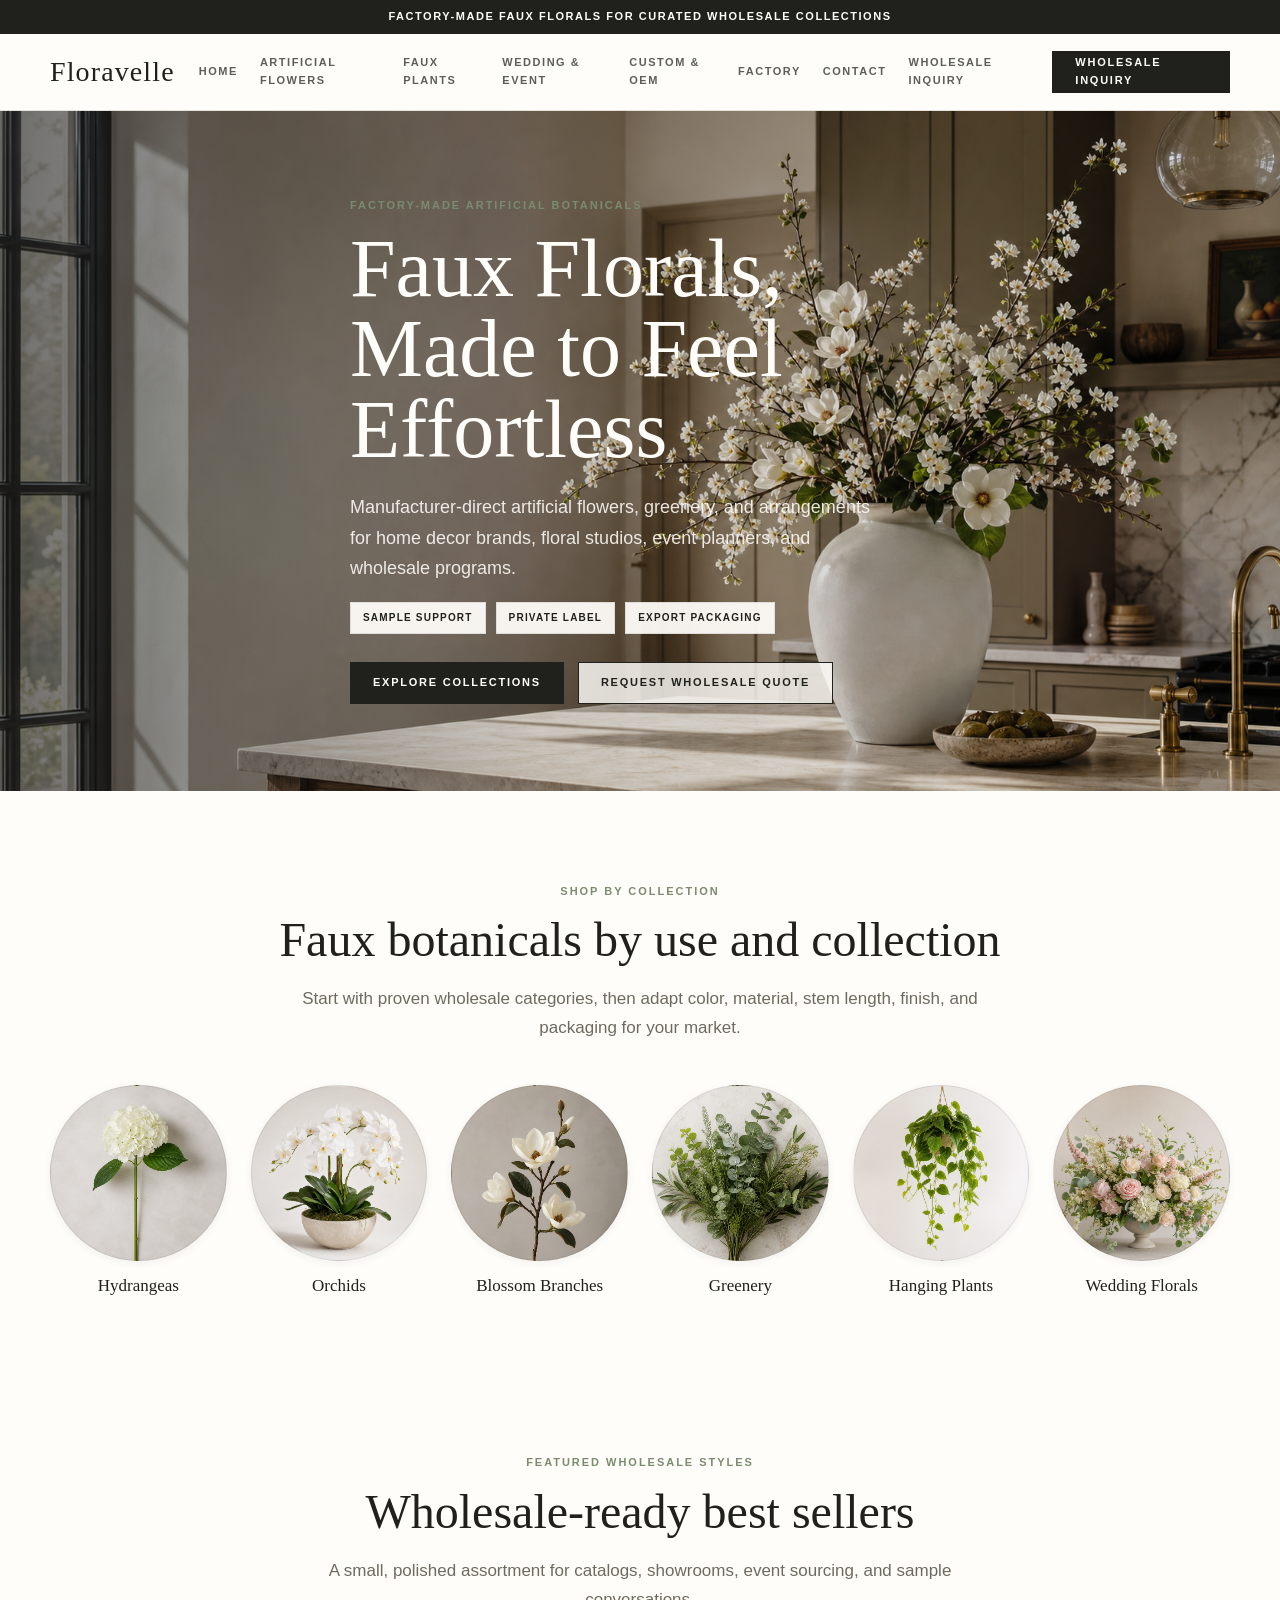
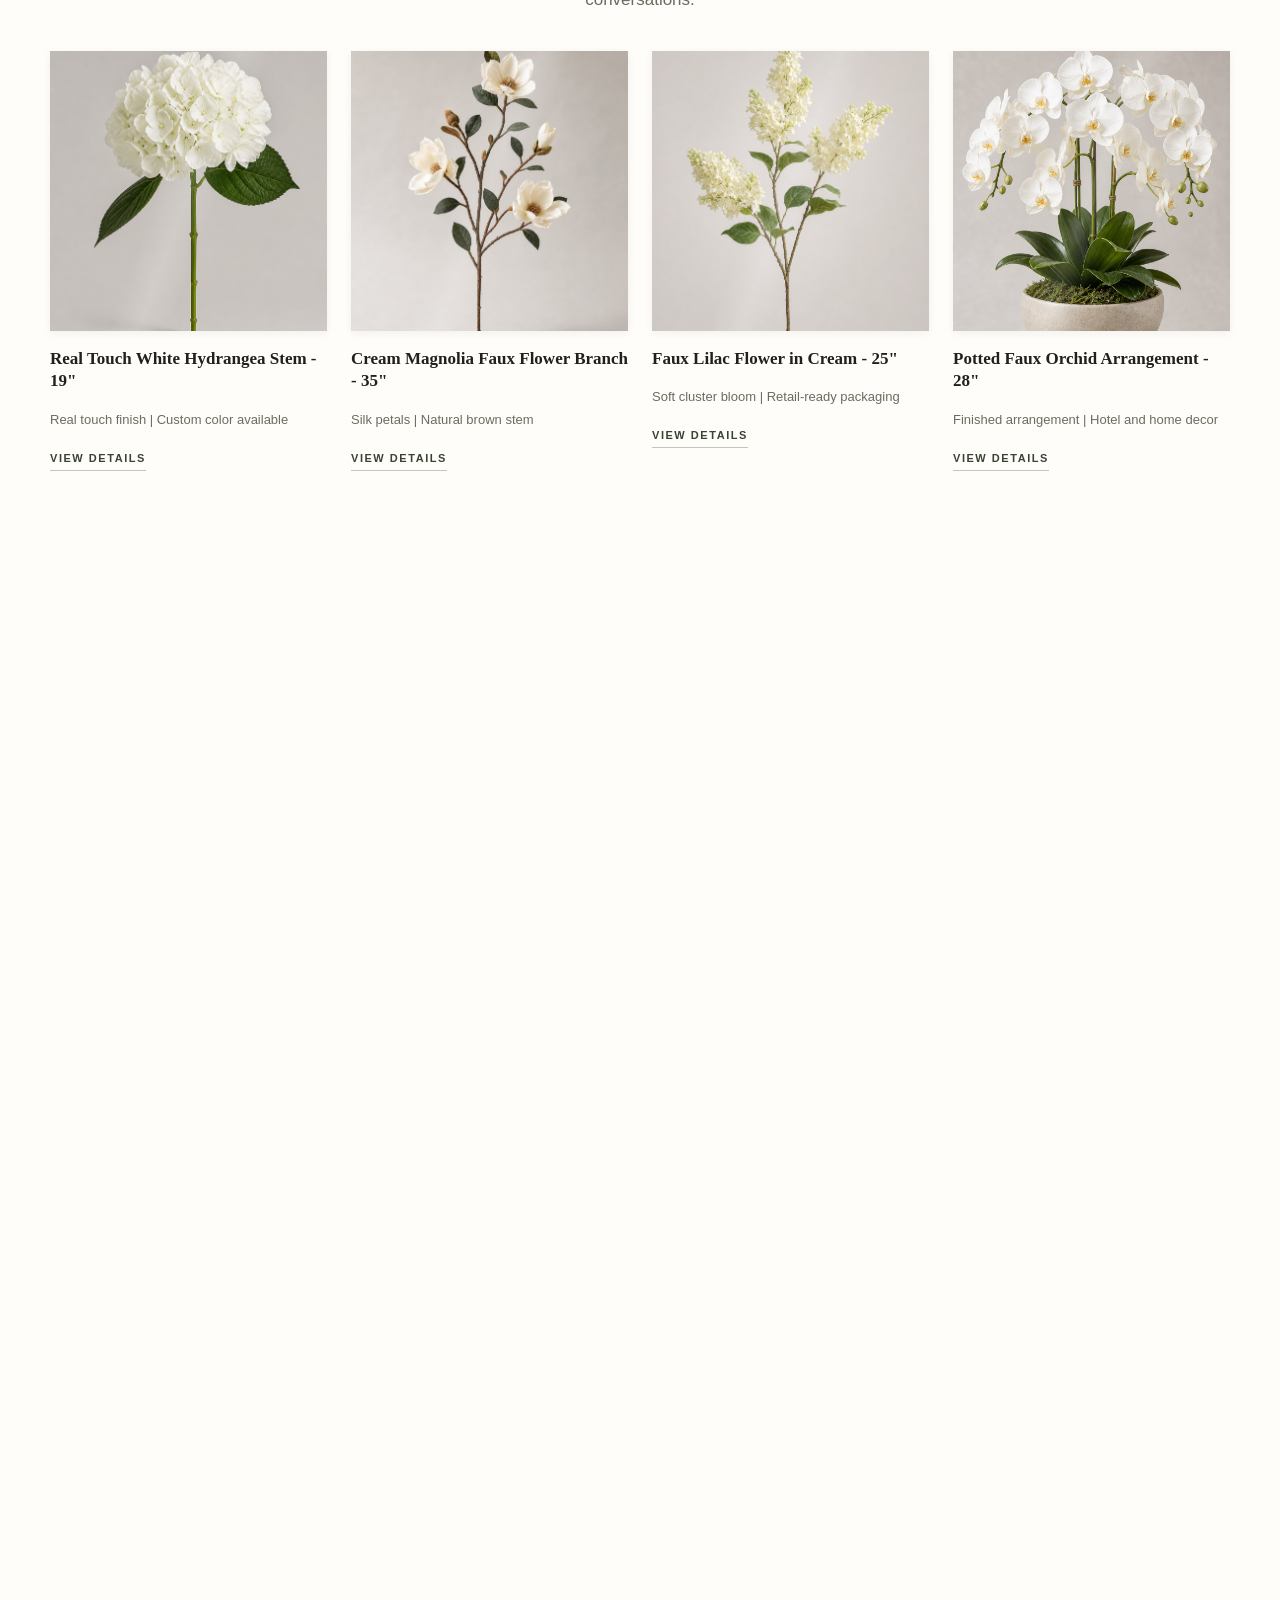
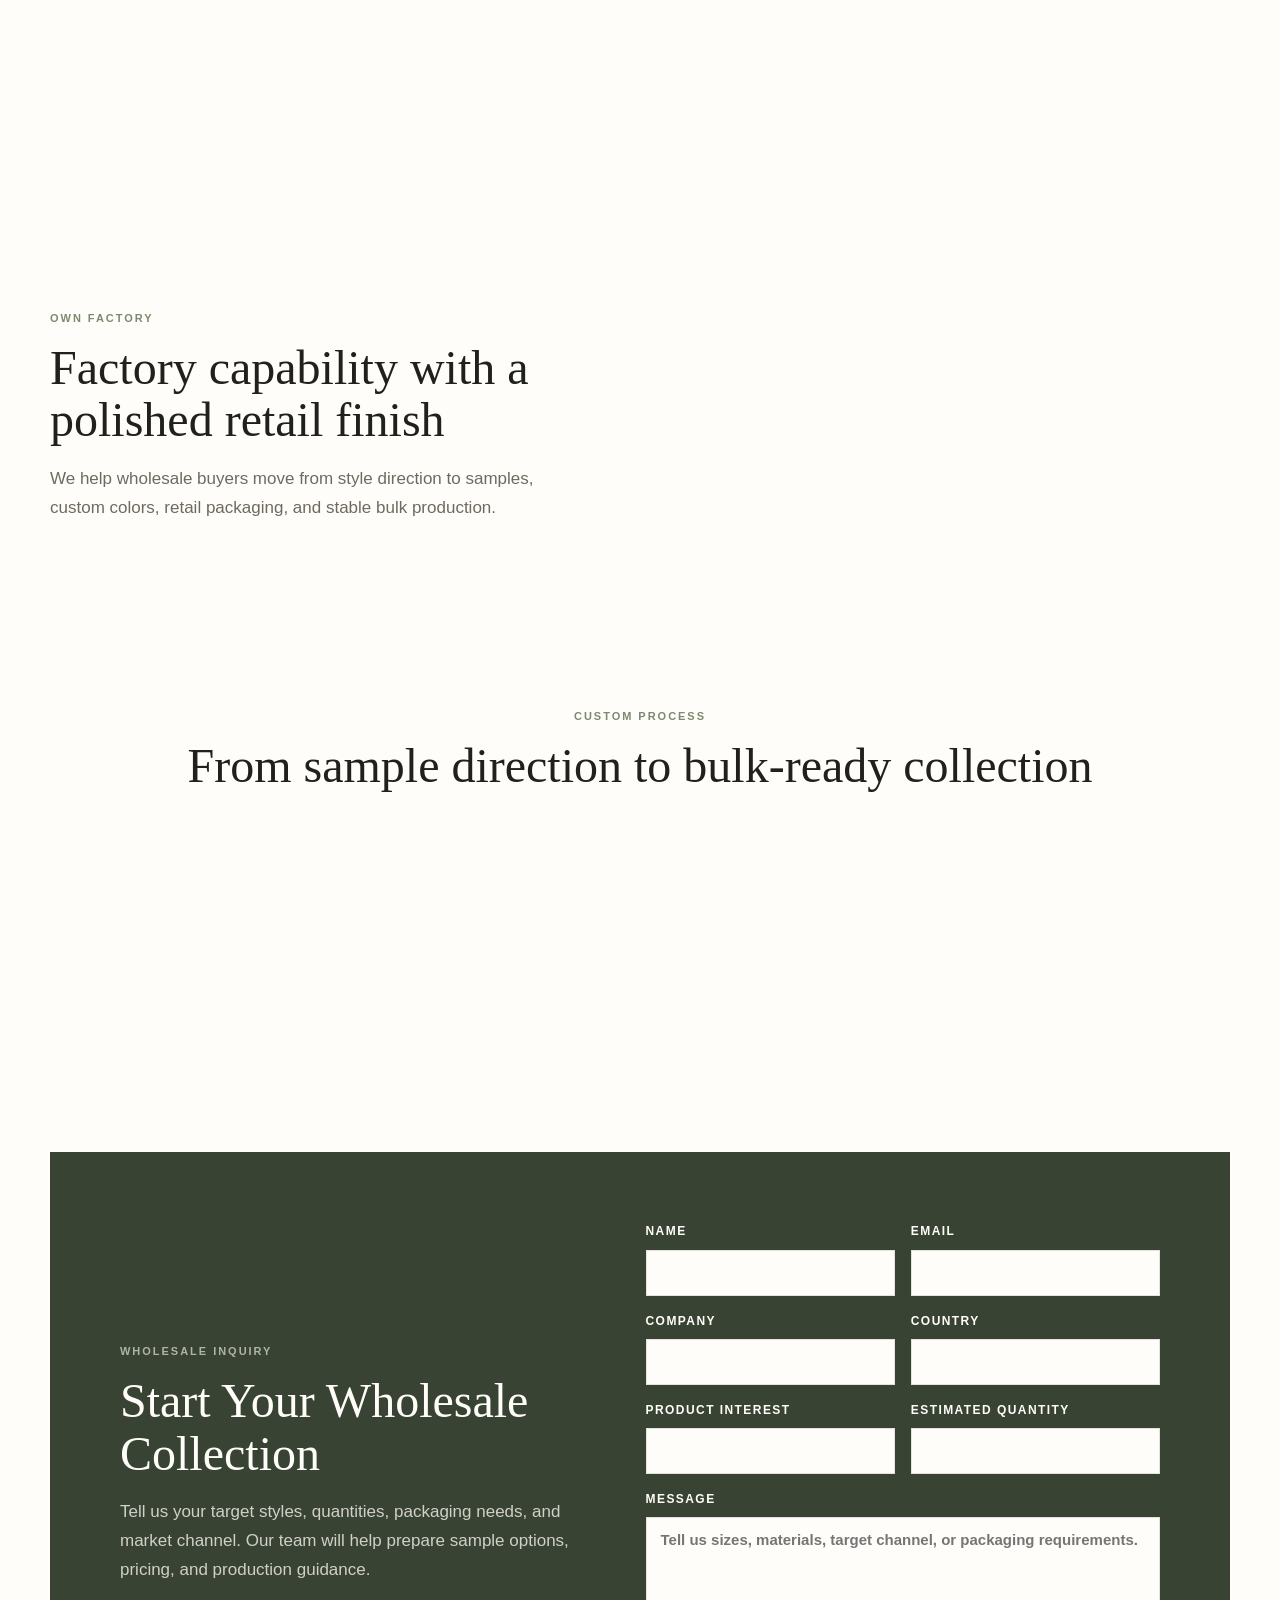
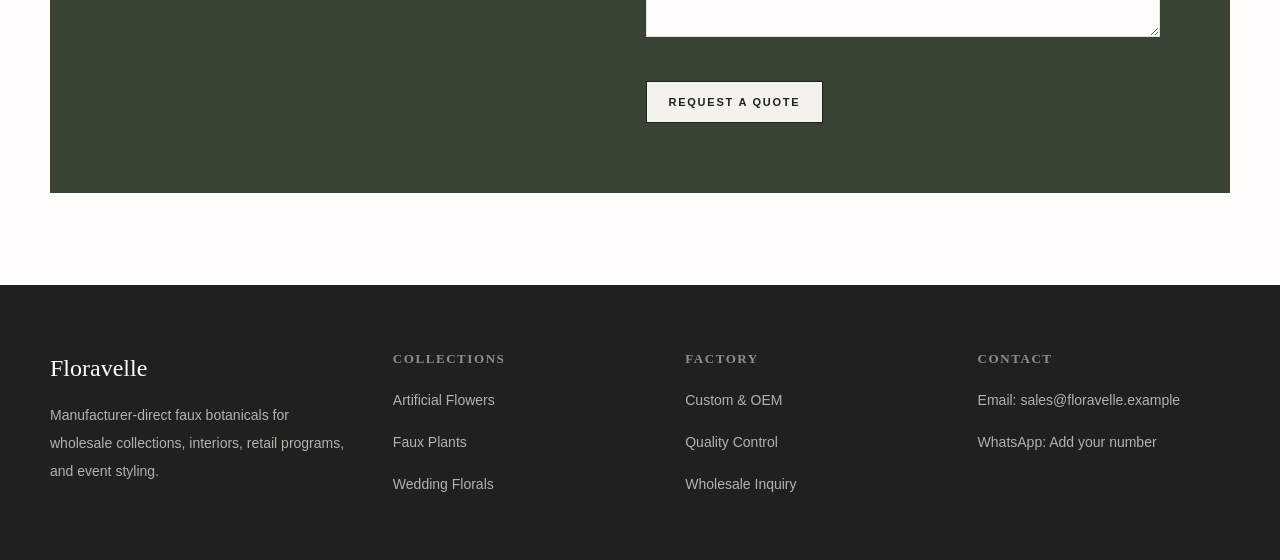
==== commit 2ea35465: "Fix generated image paths" ====
--- a/index.html
+++ b/index.html
@@ -30,7 +30,7 @@
     </header>
 
     <main>
-      <section class="hero has-image" style="--hero-image:url('assets/images/generated/hero/home-hero-kitchen-blossoms.png');">
+      <section class="hero has-image" style="--hero-image:url('/assets/images/generated/hero/home-hero-kitchen-blossoms.png');">
         <div class="container hero-content">
           <div class="section-kicker">Factory-made artificial botanicals</div>
           <h1 aria-label="Faux Florals, Made to Feel Effortless">Faux Florals,<br>Made to Feel<br>Effortless</h1>
@@ -54,27 +54,27 @@
           <p class="lead">Start with proven wholesale categories, then adapt color, material, stem length, finish, and packaging for your market.</p>
           <div class="category-grid reveal-children">
             <a href="collections.html#hydrangeas">
-              <div class="category-image has-image" style="--bg-image:url('assets/images/generated/category/hydrangea-category.png');"></div>
+              <div class="category-image has-image" style="--bg-image:url('/assets/images/generated/category/hydrangea-category.png');"></div>
               <div class="category-name">Hydrangeas</div>
             </a>
             <a href="collections.html#orchids">
-              <div class="category-image has-image" style="--bg-image:url('assets/images/generated/category/orchid-category.png');"></div>
+              <div class="category-image has-image" style="--bg-image:url('/assets/images/generated/category/orchid-category.png');"></div>
               <div class="category-name">Orchids</div>
             </a>
             <a href="collections.html#branches">
-              <div class="category-image has-image" style="--bg-image:url('assets/images/generated/category/magnolia-branch-category.png');"></div>
+              <div class="category-image has-image" style="--bg-image:url('/assets/images/generated/category/magnolia-branch-category.png');"></div>
               <div class="category-name">Blossom Branches</div>
             </a>
             <a href="collections.html#plants">
-              <div class="category-image has-image" style="--bg-image:url('assets/images/generated/category/greenery-category.png');"></div>
+              <div class="category-image has-image" style="--bg-image:url('/assets/images/generated/category/greenery-category.png');"></div>
               <div class="category-name">Greenery</div>
             </a>
             <a href="collections.html#hanging">
-              <div class="category-image has-image" style="--bg-image:url('assets/images/generated/category/hanging-philodendron-category.png');"></div>
+              <div class="category-image has-image" style="--bg-image:url('/assets/images/generated/category/hanging-philodendron-category.png');"></div>
               <div class="category-name">Hanging Plants</div>
             </a>
             <a href="collections.html#wedding">
-              <div class="category-image has-image" style="--bg-image:url('assets/images/generated/category/wedding-florals-category.png');"></div>
+              <div class="category-image has-image" style="--bg-image:url('/assets/images/generated/category/wedding-florals-category.png');"></div>
               <div class="category-name">Wedding Florals</div>
             </a>
           </div>
@@ -90,25 +90,25 @@
           </div>
           <div class="product-grid reveal-children">
             <article class="product-card">
-              <div class="product-image has-image" style="--bg-image:url('assets/images/generated/product/hydrangea-stem-white-19in.png');"></div>
+              <div class="product-image has-image" style="--bg-image:url('/assets/images/generated/product/hydrangea-stem-white-19in.png');"></div>
               <h3 class="product-title">Real Touch White Hydrangea Stem - 19"</h3>
               <p class="product-meta">Real touch finish | Custom color available</p>
               <a class="text-link" href="product.html">View Details</a>
             </article>
             <article class="product-card">
-              <div class="product-image has-image" style="--bg-image:url('assets/images/generated/product/magnolia-branch-cream-35in.png');"></div>
+              <div class="product-image has-image" style="--bg-image:url('/assets/images/generated/product/magnolia-branch-cream-35in.png');"></div>
               <h3 class="product-title">Cream Magnolia Faux Flower Branch - 35"</h3>
               <p class="product-meta">Silk petals | Natural brown stem</p>
               <a class="text-link" href="product.html">View Details</a>
             </article>
             <article class="product-card">
-              <div class="product-image has-image" style="--bg-image:url('assets/images/generated/product/lilac-branch-cream-25in.png');"></div>
+              <div class="product-image has-image" style="--bg-image:url('/assets/images/generated/product/lilac-branch-cream-25in.png');"></div>
               <h3 class="product-title">Faux Lilac Flower in Cream - 25"</h3>
               <p class="product-meta">Soft cluster bloom | Retail-ready packaging</p>
               <a class="text-link" href="product.html">View Details</a>
             </article>
             <article class="product-card">
-              <div class="product-image has-image" style="--bg-image:url('assets/images/generated/product/orchid-arrangement-white-28in.png');"></div>
+              <div class="product-image has-image" style="--bg-image:url('/assets/images/generated/product/orchid-arrangement-white-28in.png');"></div>
               <h3 class="product-title">Potted Faux Orchid Arrangement - 28"</h3>
               <p class="product-meta">Finished arrangement | Hotel and home decor</p>
               <a class="text-link" href="product.html">View Details</a>
@@ -120,7 +120,7 @@
       <section class="section">
         <div class="container">
           <div class="story-band reveal">
-            <div class="story-image has-image home" style="--bg-image:url('assets/images/generated/story/home-styling-living-room-hydrangea.png');" aria-hidden="true"></div>
+            <div class="story-image has-image home" style="--bg-image:url('/assets/images/generated/story/home-styling-living-room-hydrangea.png');" aria-hidden="true"></div>
             <div class="story-copy">
               <div class="section-kicker">Home Styling</div>
               <h2 class="section-title">Calm florals for refined interiors</h2>
@@ -149,7 +149,7 @@
                 <a class="btn olive" href="custom-oem.html">Request Quote</a>
               </div>
             </div>
-            <div class="story-image has-image event" style="--bg-image:url('assets/images/generated/story/event-styling-wedding-reception.png');" aria-hidden="true"></div>
+            <div class="story-image has-image event" style="--bg-image:url('/assets/images/generated/story/event-styling-wedding-reception.png');" aria-hidden="true"></div>
           </div>
         </div>
       </section>
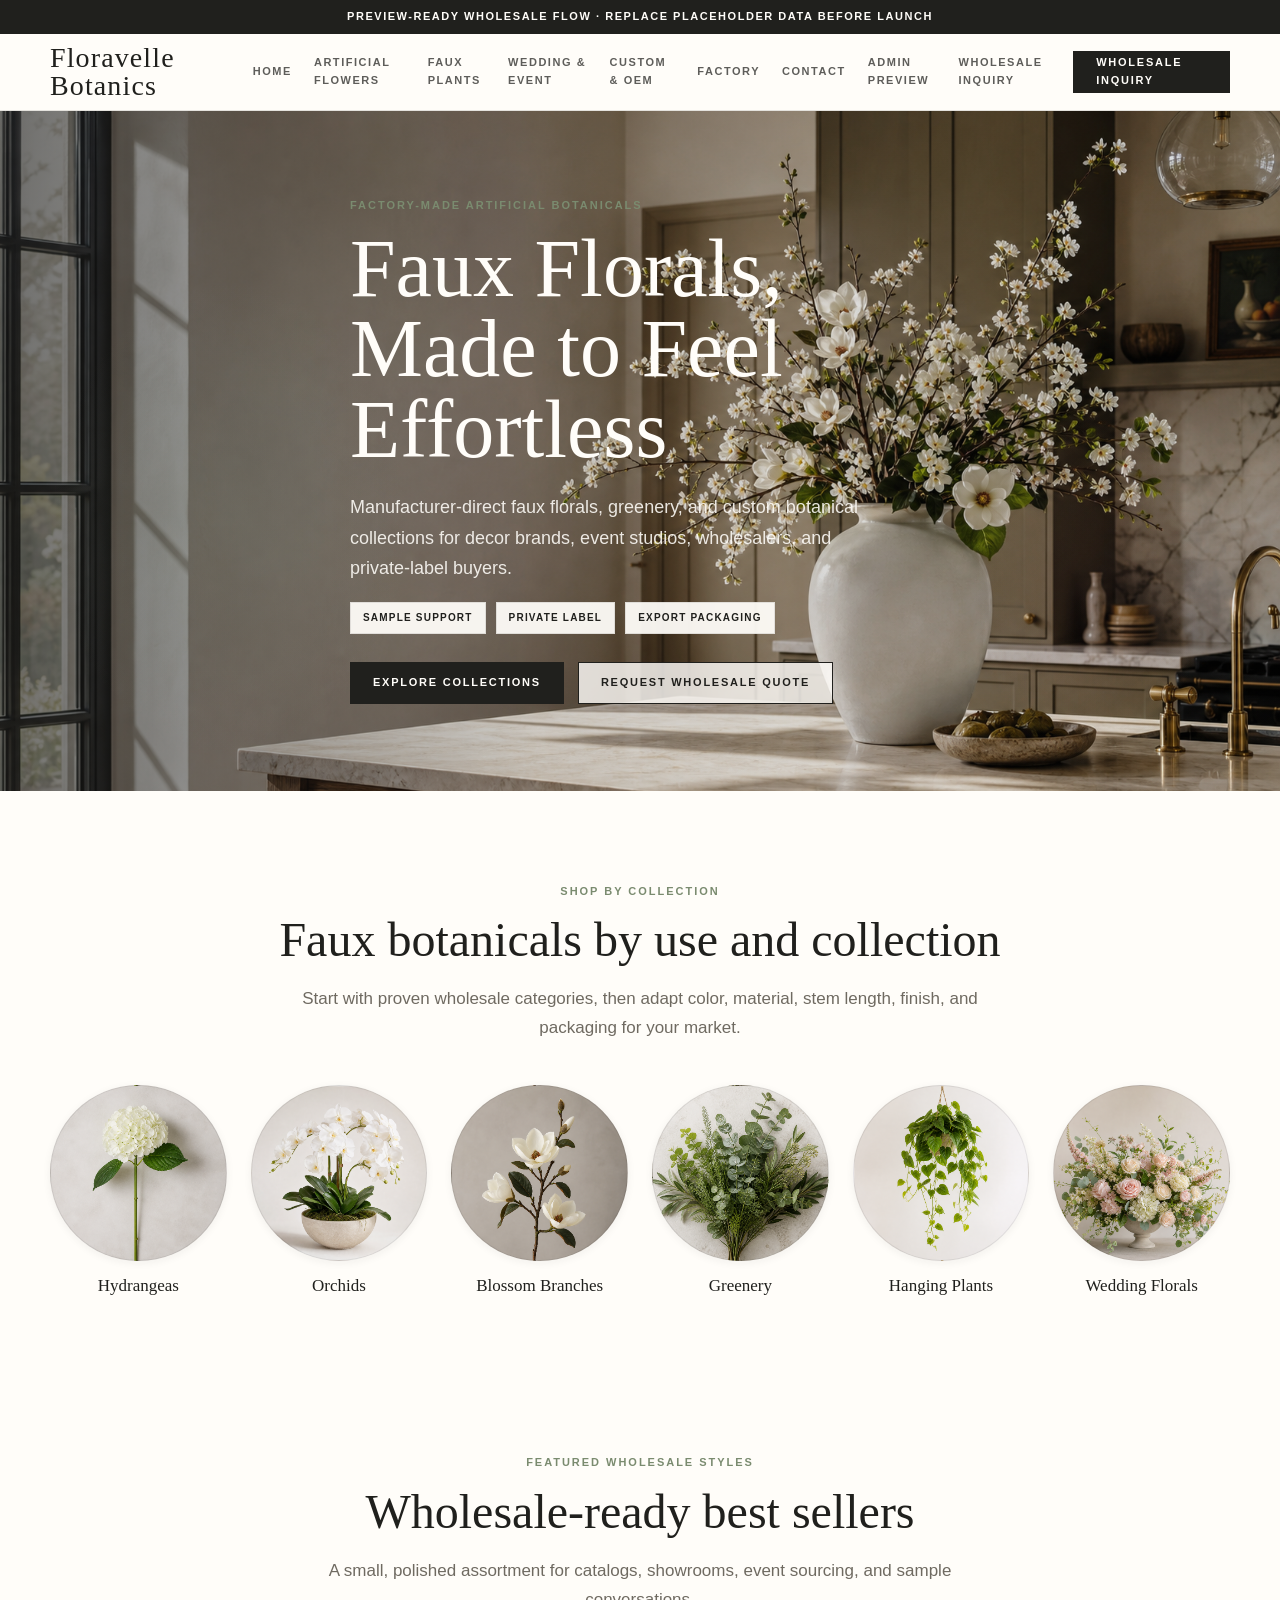
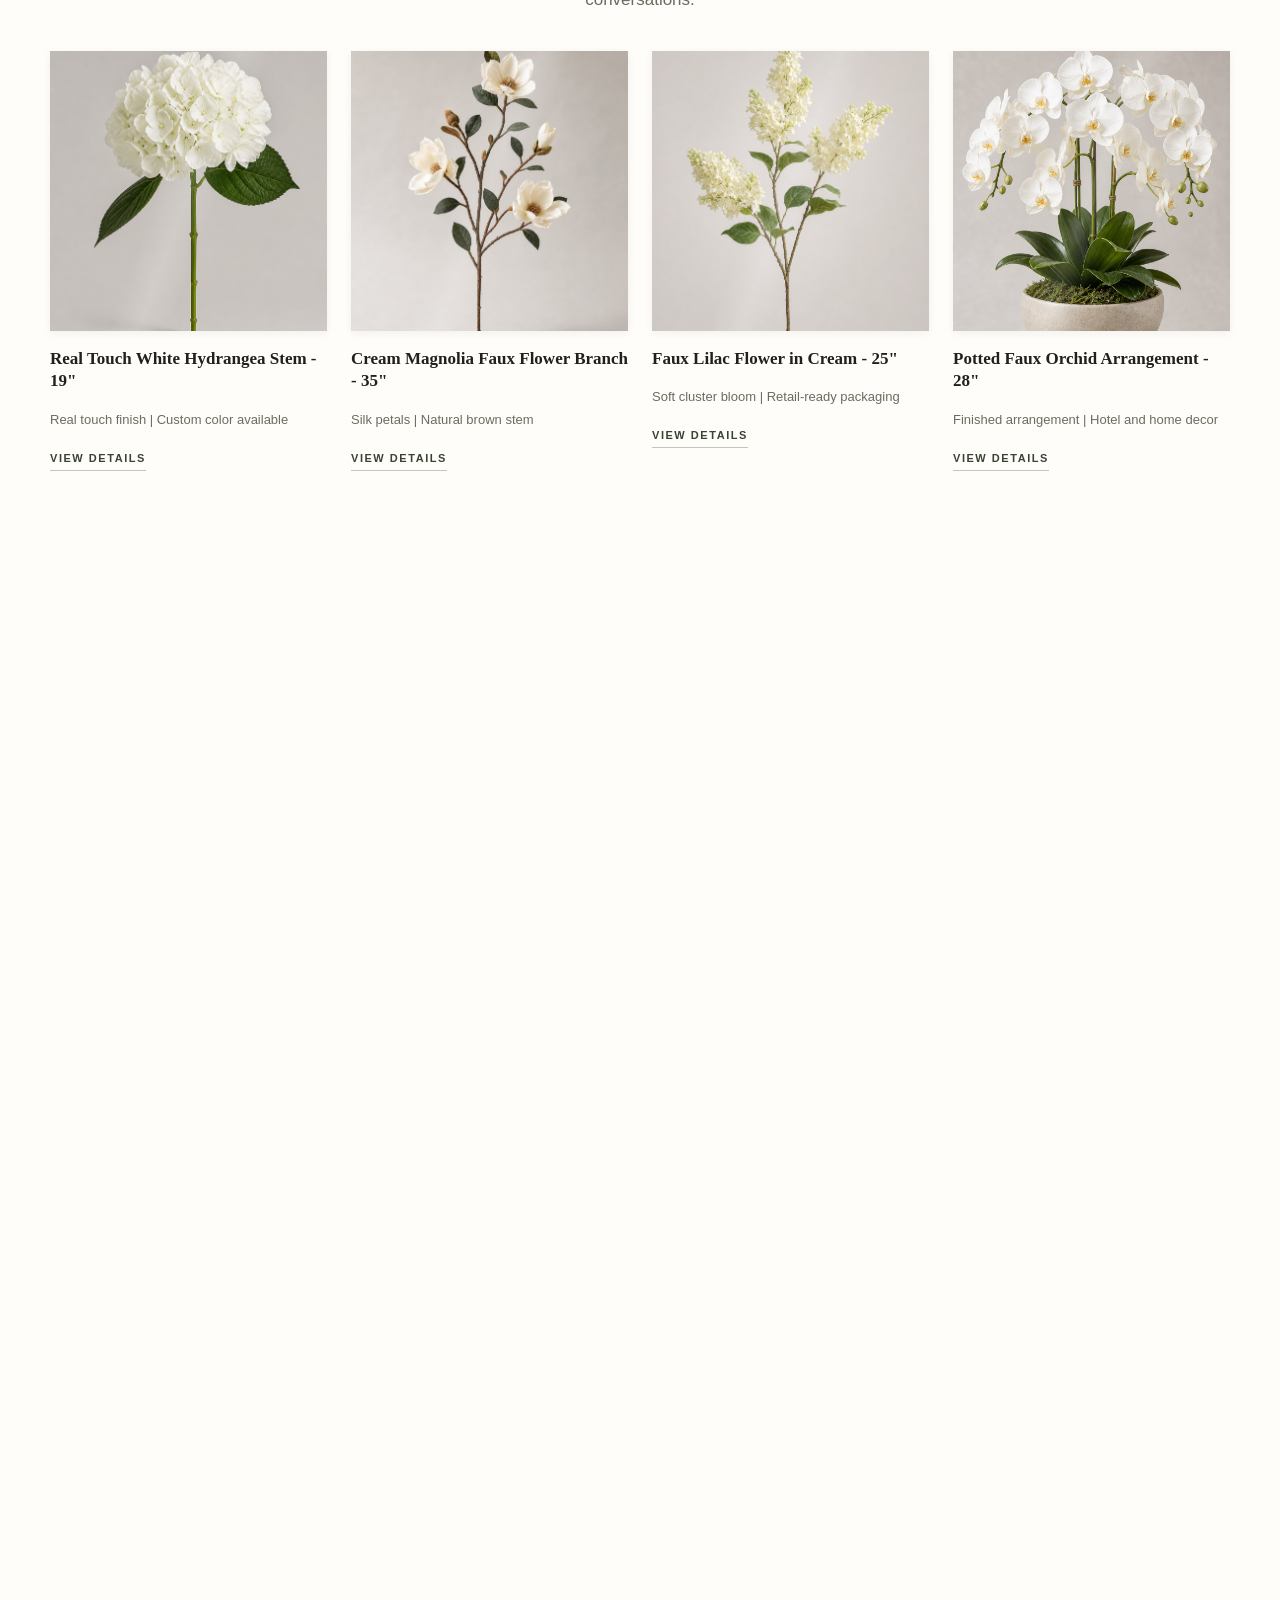
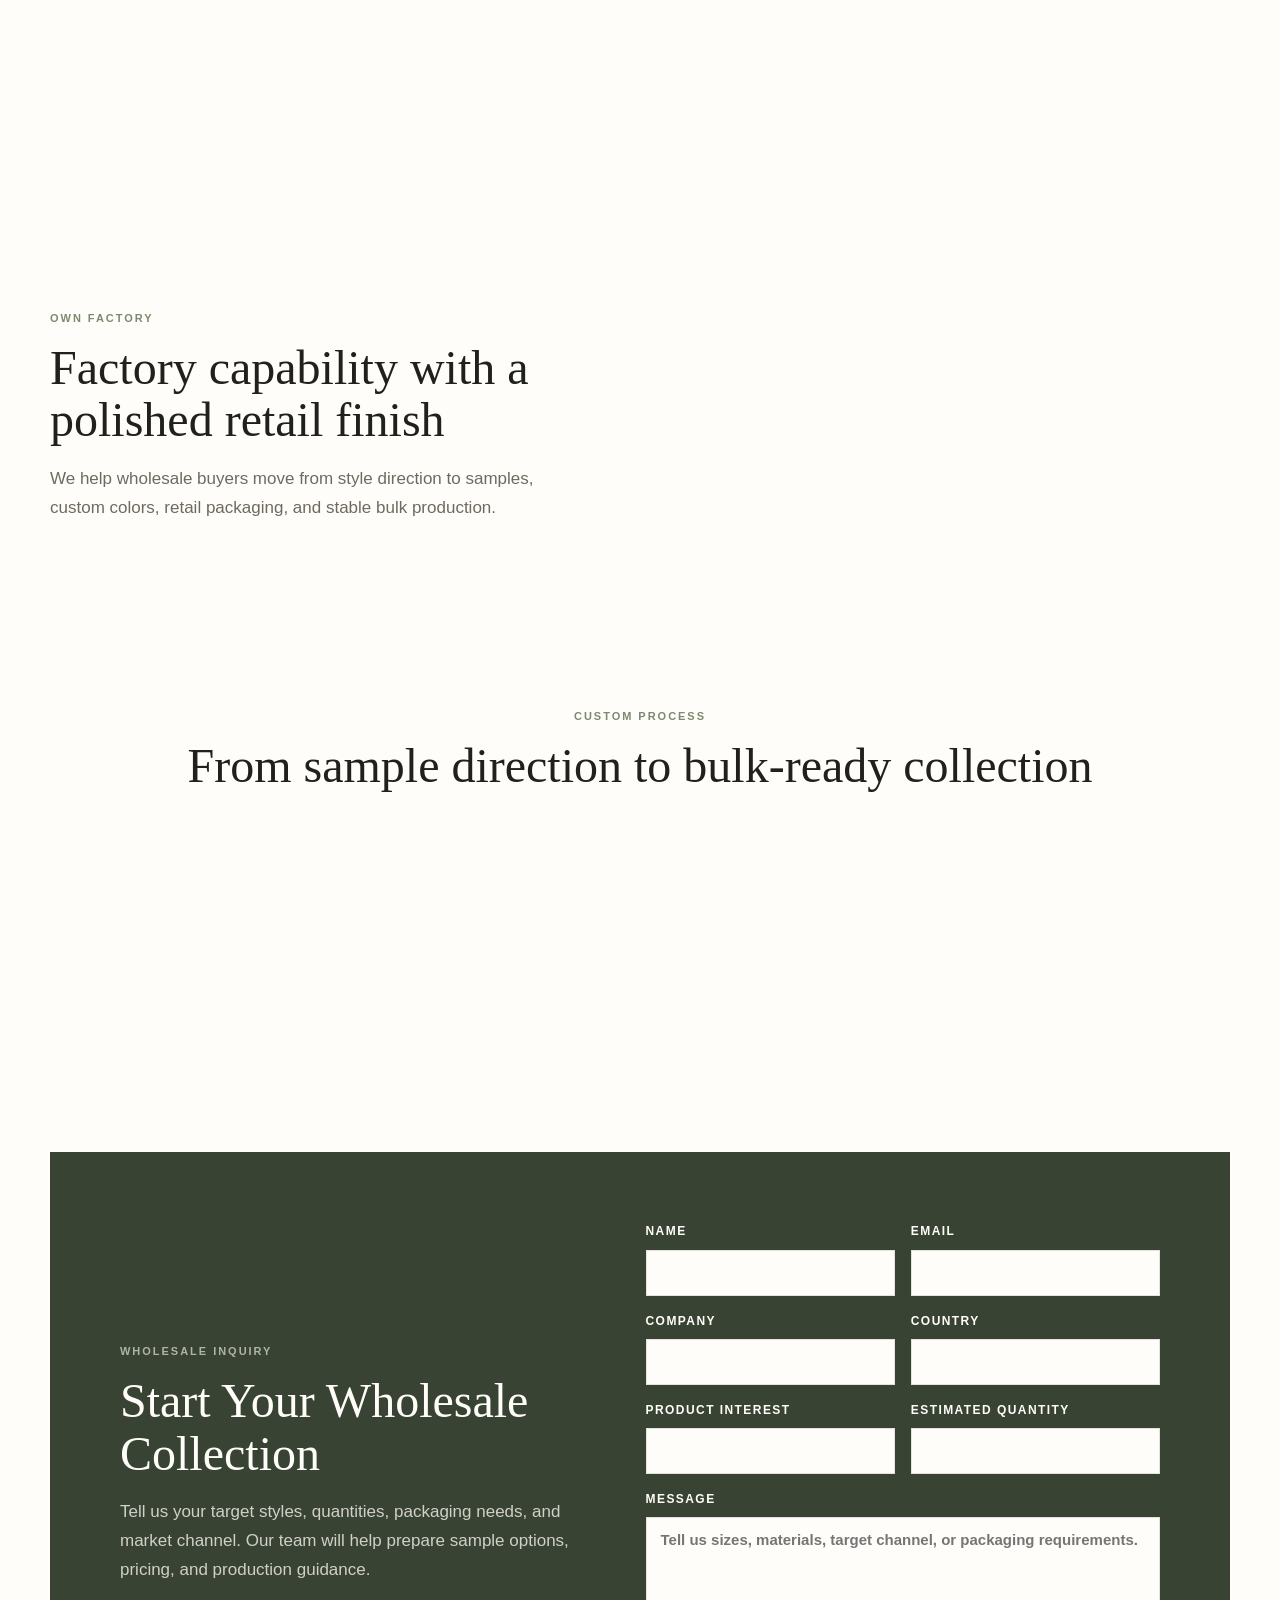
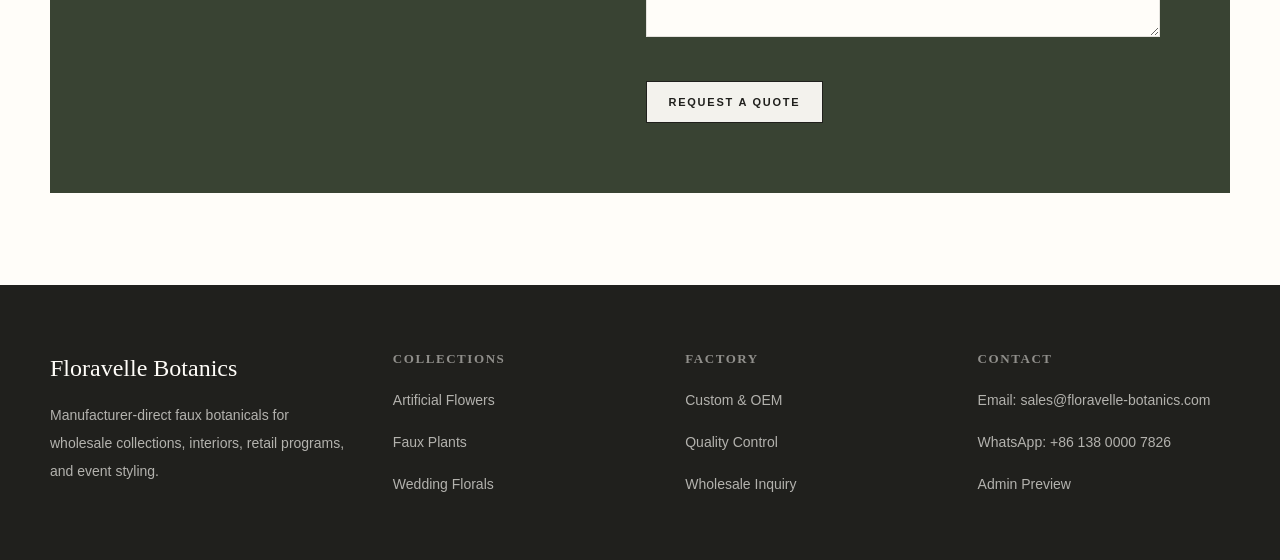
==== commit e4c644be: "Build launch-ready fake data preview" ====
--- a/index.html
+++ b/index.html
@@ -6,11 +6,12 @@
   <title>Floravelle | Premium Faux Florals</title>
   <meta name="description" content="Manufacturer-direct artificial flowers, faux greenery, and custom floral collections for home decor, events, retail, and wholesale buyers.">
   <link rel="stylesheet" href="assets/css/styles.css">
+  <script src="assets/js/site-data.js" defer></script>
   <script src="assets/js/site.js" defer></script>
 </head>
 <body>
   <div class="site-shell">
-    <div class="top-note">Factory-made faux florals for curated wholesale collections</div>
+    <div class="top-note">Preview-ready wholesale flow · Replace placeholder data before launch</div>
     <header class="site-header">
       <div class="container nav">
         <a class="brand" href="index.html" data-brand>Floravelle</a>
@@ -23,6 +24,7 @@
           <a href="custom-oem.html">Custom & OEM</a>
           <a href="factory.html">Factory</a>
           <a href="contact.html">Contact</a>
+          <a href="admin.html">Admin Preview</a>
           <a href="contact.html">Wholesale Inquiry</a>
         </nav>
         <a class="nav-action" href="contact.html">Wholesale Inquiry</a>
@@ -34,7 +36,7 @@
         <div class="container hero-content">
           <div class="section-kicker">Factory-made artificial botanicals</div>
           <h1 aria-label="Faux Florals, Made to Feel Effortless">Faux Florals,<br>Made to Feel<br>Effortless</h1>
-          <p>Manufacturer-direct artificial flowers, greenery, and arrangements for home decor brands, floral studios, event planners, and wholesale programs.</p>
+          <p data-company-summary>Manufacturer-direct artificial flowers, greenery, and arrangements for home decor brands, floral studios, event planners, and wholesale programs.</p>
           <div class="eyebrow-row">
             <span class="pill">Sample Support</span>
             <span class="pill">Private Label</span>
@@ -255,8 +257,9 @@
         </div>
         <div>
           <h4>Contact</h4>
-          <p>Email: sales@floravelle.example</p>
-          <p>WhatsApp: Add your number</p>
+          <p>Email: <a href="contact.html" data-email-link><span data-support-email>sales@floravelle-botanics.com</span></a></p>
+          <p>WhatsApp: <span data-whatsapp>+86 138 0000 7826</span></p>
+          <p><a href="admin.html">Admin Preview</a></p>
         </div>
       </div>
     </footer>
--- a/assets/css/styles.css
+++ b/assets/css/styles.css
@@ -1046,9 +1046,435 @@
   margin: 0;
 }
 
+/* Admin preview */
+
+.admin-body {
+  background: #f4f2ec;
+}
+
+.admin-shell {
+  min-height: 100vh;
+  display: grid;
+  grid-template-columns: 264px minmax(0, 1fr);
+  color: var(--charcoal);
+}
+
+.admin-sidebar {
+  position: sticky;
+  top: 0;
+  height: 100vh;
+  padding: 28px 18px;
+  background: #1f241d;
+  color: var(--paper);
+  border-right: 1px solid rgba(255, 253, 249, 0.1);
+}
+
+.admin-brand {
+  display: block;
+  margin-bottom: 30px;
+  font-family: var(--serif);
+  font-size: 27px;
+  line-height: 1.08;
+}
+
+.admin-nav {
+  display: grid;
+  gap: 8px;
+}
+
+.admin-nav a {
+  padding: 11px 12px;
+  border: 1px solid transparent;
+  color: rgba(255, 253, 249, 0.72);
+  font-size: 12px;
+  font-weight: 800;
+  letter-spacing: 0.1em;
+  text-transform: uppercase;
+  transition: background var(--duration) var(--ease-out), color var(--duration) var(--ease-out);
+}
+
+.admin-nav a:hover,
+.admin-nav a.is-active {
+  background: rgba(255, 253, 249, 0.1);
+  color: var(--paper);
+  border-color: rgba(255, 253, 249, 0.14);
+}
+
+.admin-mini-card {
+  position: absolute;
+  right: 18px;
+  bottom: 24px;
+  left: 18px;
+  padding: 16px;
+  background: rgba(255, 253, 249, 0.1);
+  border: 1px solid rgba(255, 253, 249, 0.16);
+}
+
+.admin-mini-card span {
+  display: block;
+  margin-bottom: 8px;
+  color: rgba(255, 253, 249, 0.62);
+  font-size: 11px;
+  font-weight: 800;
+  letter-spacing: 0.12em;
+  text-transform: uppercase;
+}
+
+.admin-mini-card strong {
+  display: block;
+  font-size: 15px;
+  line-height: 1.35;
+}
+
+.admin-main {
+  padding: 34px;
+}
+
+.admin-topbar {
+  display: flex;
+  justify-content: space-between;
+  gap: 24px;
+  align-items: flex-start;
+  margin-bottom: 28px;
+}
+
+.admin-topbar h1 {
+  margin: 0 0 8px;
+  font-family: var(--serif);
+  font-size: clamp(34px, 4vw, 56px);
+  font-weight: 400;
+  line-height: 1;
+}
+
+.admin-topbar p {
+  max-width: 760px;
+  margin: 0;
+  color: var(--muted);
+}
+
+.admin-metric-grid {
+  display: grid;
+  grid-template-columns: repeat(6, minmax(0, 1fr));
+  gap: 14px;
+  margin-bottom: 18px;
+}
+
+.admin-metric-card,
+.admin-panel,
+.admin-product-card,
+.admin-category-card {
+  background: var(--paper);
+  border: 1px solid var(--line);
+  box-shadow: var(--shadow-sm);
+}
+
+.admin-metric-card {
+  min-height: 138px;
+  padding: 18px;
+}
+
+.admin-metric-card span,
+.admin-metric-card small {
+  display: block;
+  color: var(--muted);
+  font-size: 12px;
+}
+
+.admin-metric-card strong {
+  display: block;
+  margin: 12px 0 8px;
+  font-family: var(--serif);
+  font-size: 42px;
+  line-height: 1;
+  font-weight: 400;
+}
+
+.admin-grid {
+  display: grid;
+  gap: 18px;
+  margin-bottom: 18px;
+}
+
+.admin-grid.two {
+  grid-template-columns: minmax(0, 1.35fr) minmax(320px, 0.65fr);
+}
+
+.inquiry-admin-grid {
+  grid-template-columns: minmax(0, 1.35fr) minmax(340px, 0.65fr);
+  align-items: start;
+}
+
+.admin-panel {
+  padding: 22px;
+}
+
+.admin-panel + .admin-panel {
+  margin-top: 18px;
+}
+
+.admin-panel-head {
+  display: flex;
+  align-items: flex-start;
+  justify-content: space-between;
+  gap: 18px;
+  margin-bottom: 18px;
+}
+
+.admin-panel-title {
+  margin: 0;
+  font-family: var(--serif);
+  font-size: 28px;
+  font-weight: 400;
+  line-height: 1.1;
+}
+
+.admin-trend {
+  display: grid;
+  grid-template-columns: repeat(7, 1fr);
+  align-items: end;
+  gap: 12px;
+  height: 230px;
+  padding-top: 24px;
+}
+
+.admin-trend span {
+  position: relative;
+  min-height: 18px;
+  background: linear-gradient(180deg, #879874, #394333);
+}
+
+.admin-trend b {
+  position: absolute;
+  top: -24px;
+  left: 50%;
+  transform: translateX(-50%);
+  color: var(--muted);
+  font-size: 12px;
+}
+
+.admin-bars {
+  display: grid;
+  gap: 14px;
+}
+
+.admin-bar-row {
+  display: grid;
+  grid-template-columns: 120px 1fr 42px;
+  gap: 12px;
+  align-items: center;
+  font-size: 13px;
+}
+
+.admin-bar {
+  height: 8px;
+  background: var(--soft-gray);
+  overflow: hidden;
+}
+
+.admin-bar i {
+  display: block;
+  height: 100%;
+  background: var(--sage);
+}
+
+.admin-check-list {
+  margin: 0;
+  padding-left: 18px;
+  color: var(--muted);
+}
+
+.admin-check-list li + li {
+  margin-top: 10px;
+}
+
+.admin-list {
+  display: grid;
+  gap: 10px;
+}
+
+.admin-row {
+  display: grid;
+  grid-template-columns: 1.25fr 1.1fr 0.85fr 100px;
+  gap: 14px;
+  align-items: center;
+  padding: 14px;
+  border: 1px solid var(--line);
+  background: #fbfaf6;
+  cursor: pointer;
+  transition: border-color var(--duration) var(--ease-out), transform var(--duration) var(--ease-out);
+}
+
+.admin-row:hover {
+  border-color: rgba(57, 67, 51, 0.32);
+  transform: translateY(-1px);
+}
+
+.admin-row strong,
+.admin-row span {
+  display: block;
+}
+
+.admin-row span {
+  color: var(--muted);
+  font-size: 12px;
+}
+
+.status {
+  display: inline-flex;
+  align-items: center;
+  min-height: 26px;
+  padding: 0 10px;
+  border: 1px solid var(--line);
+  color: var(--charcoal);
+  background: var(--soft-gray);
+  font-size: 10px;
+  font-weight: 900;
+  letter-spacing: 0.08em;
+  text-transform: uppercase;
+  white-space: nowrap;
+}
+
+.status-new { background: #f4eadc; color: #6c4c22; }
+.status-replied { background: #e9ece3; color: #3f5137; }
+.status-sampling { background: #eef0f2; color: #465464; }
+.status-quoted { background: #f2e2e2; color: #7a3b3b; }
+
+.sticky-panel {
+  position: sticky;
+  top: 24px;
+}
+
+.admin-detail-list {
+  display: grid;
+  gap: 12px;
+  margin: 18px 0 0;
+}
+
+.admin-detail-list dt {
+  color: var(--muted);
+  font-size: 11px;
+  font-weight: 900;
+  letter-spacing: 0.1em;
+  text-transform: uppercase;
+}
+
+.admin-detail-list dd {
+  margin: 0;
+}
+
+.admin-category-grid {
+  display: grid;
+  grid-template-columns: repeat(3, minmax(0, 1fr));
+  gap: 14px;
+}
+
+.admin-category-card {
+  padding: 18px;
+}
+
+.admin-category-card strong,
+.admin-category-card span,
+.admin-category-card small {
+  display: block;
+}
+
+.admin-category-card strong {
+  margin-bottom: 8px;
+  font-family: var(--serif);
+  font-size: 22px;
+  font-weight: 400;
+}
+
+.admin-category-card span,
+.admin-category-card small {
+  color: var(--muted);
+}
+
+.admin-product-grid {
+  display: grid;
+  grid-template-columns: repeat(2, minmax(0, 1fr));
+  gap: 14px;
+}
+
+.admin-product-card {
+  display: grid;
+  grid-template-columns: 116px 1fr;
+  gap: 16px;
+  padding: 14px;
+  align-items: center;
+}
+
+.admin-product-image {
+  aspect-ratio: 4 / 5;
+  background: var(--soft-gray) center / cover no-repeat;
+}
+
+.admin-code {
+  color: var(--sage);
+  font-size: 11px;
+  font-weight: 900;
+  letter-spacing: 0.12em;
+}
+
+.admin-product-card h3 {
+  margin: 4px 0 6px;
+  font-family: var(--serif);
+  font-size: 22px;
+  font-weight: 400;
+  line-height: 1.15;
+}
+
+.admin-product-card p {
+  margin: 0 0 10px;
+  color: var(--muted);
+  font-size: 13px;
+}
+
+.admin-tags {
+  display: flex;
+  flex-wrap: wrap;
+  gap: 6px;
+}
+
+.admin-tags span {
+  padding: 4px 8px;
+  background: var(--soft-gray);
+  color: var(--muted);
+  font-size: 10px;
+  font-weight: 900;
+  letter-spacing: 0.08em;
+  text-transform: uppercase;
+}
+
 /* ── Responsive ───────────────────────── */
 
 @media (max-width: 980px) {
+  .admin-shell {
+    grid-template-columns: 1fr;
+  }
+
+  .admin-sidebar {
+    position: static;
+    height: auto;
+  }
+
+  .admin-mini-card {
+    position: static;
+    margin-top: 18px;
+  }
+
+  .admin-metric-grid,
+  .admin-grid.two,
+  .inquiry-admin-grid,
+  .admin-category-grid,
+  .admin-product-grid {
+    grid-template-columns: 1fr;
+  }
+
+  .admin-topbar {
+    flex-direction: column;
+  }
+
   .nav {
     min-height: 70px;
   }
@@ -1110,6 +1536,24 @@
 }
 
 @media (max-width: 600px) {
+  .admin-main {
+    padding: 18px;
+  }
+
+  .admin-row,
+  .admin-product-card {
+    grid-template-columns: 1fr;
+  }
+
+  .admin-metric-card strong {
+    font-size: 34px;
+  }
+
+  .admin-bar-row {
+    grid-template-columns: 1fr;
+    gap: 6px;
+  }
+
   .top-note {
     font-size: 10px;
     line-height: 1.35;
